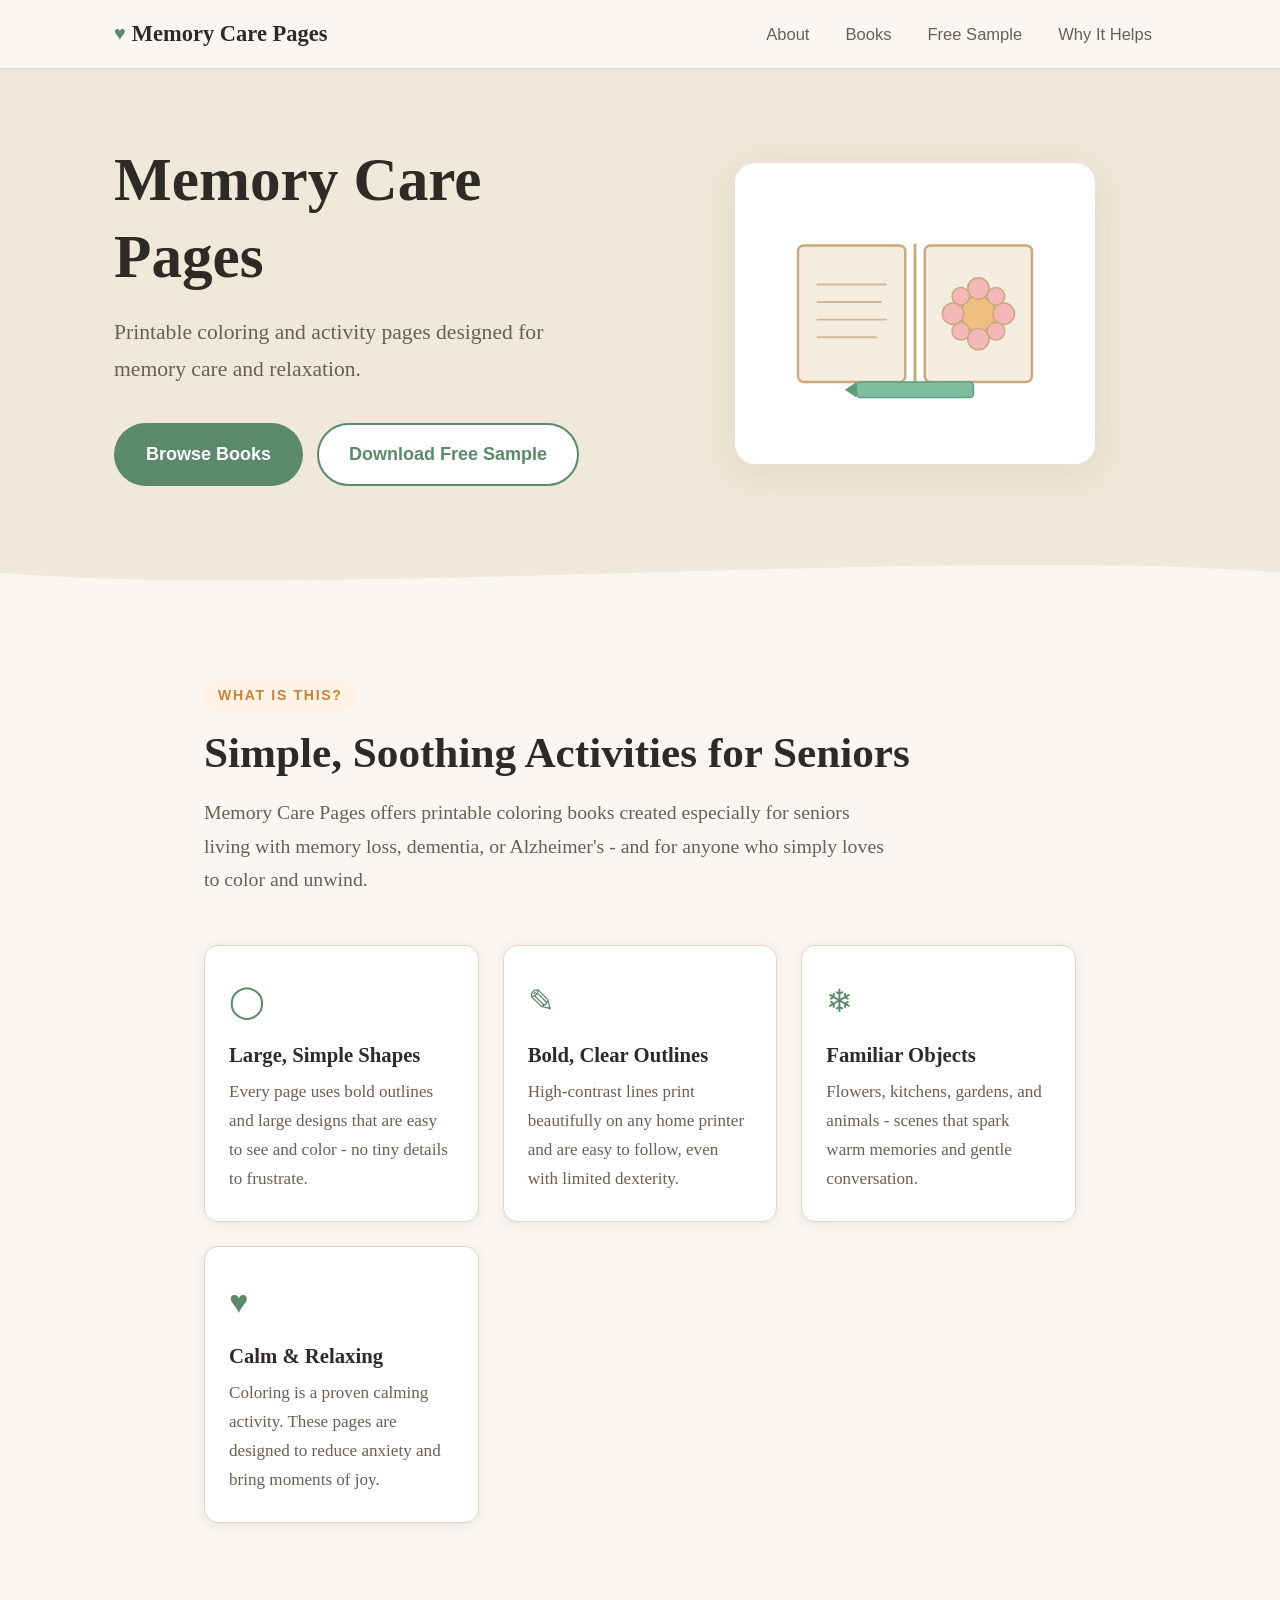
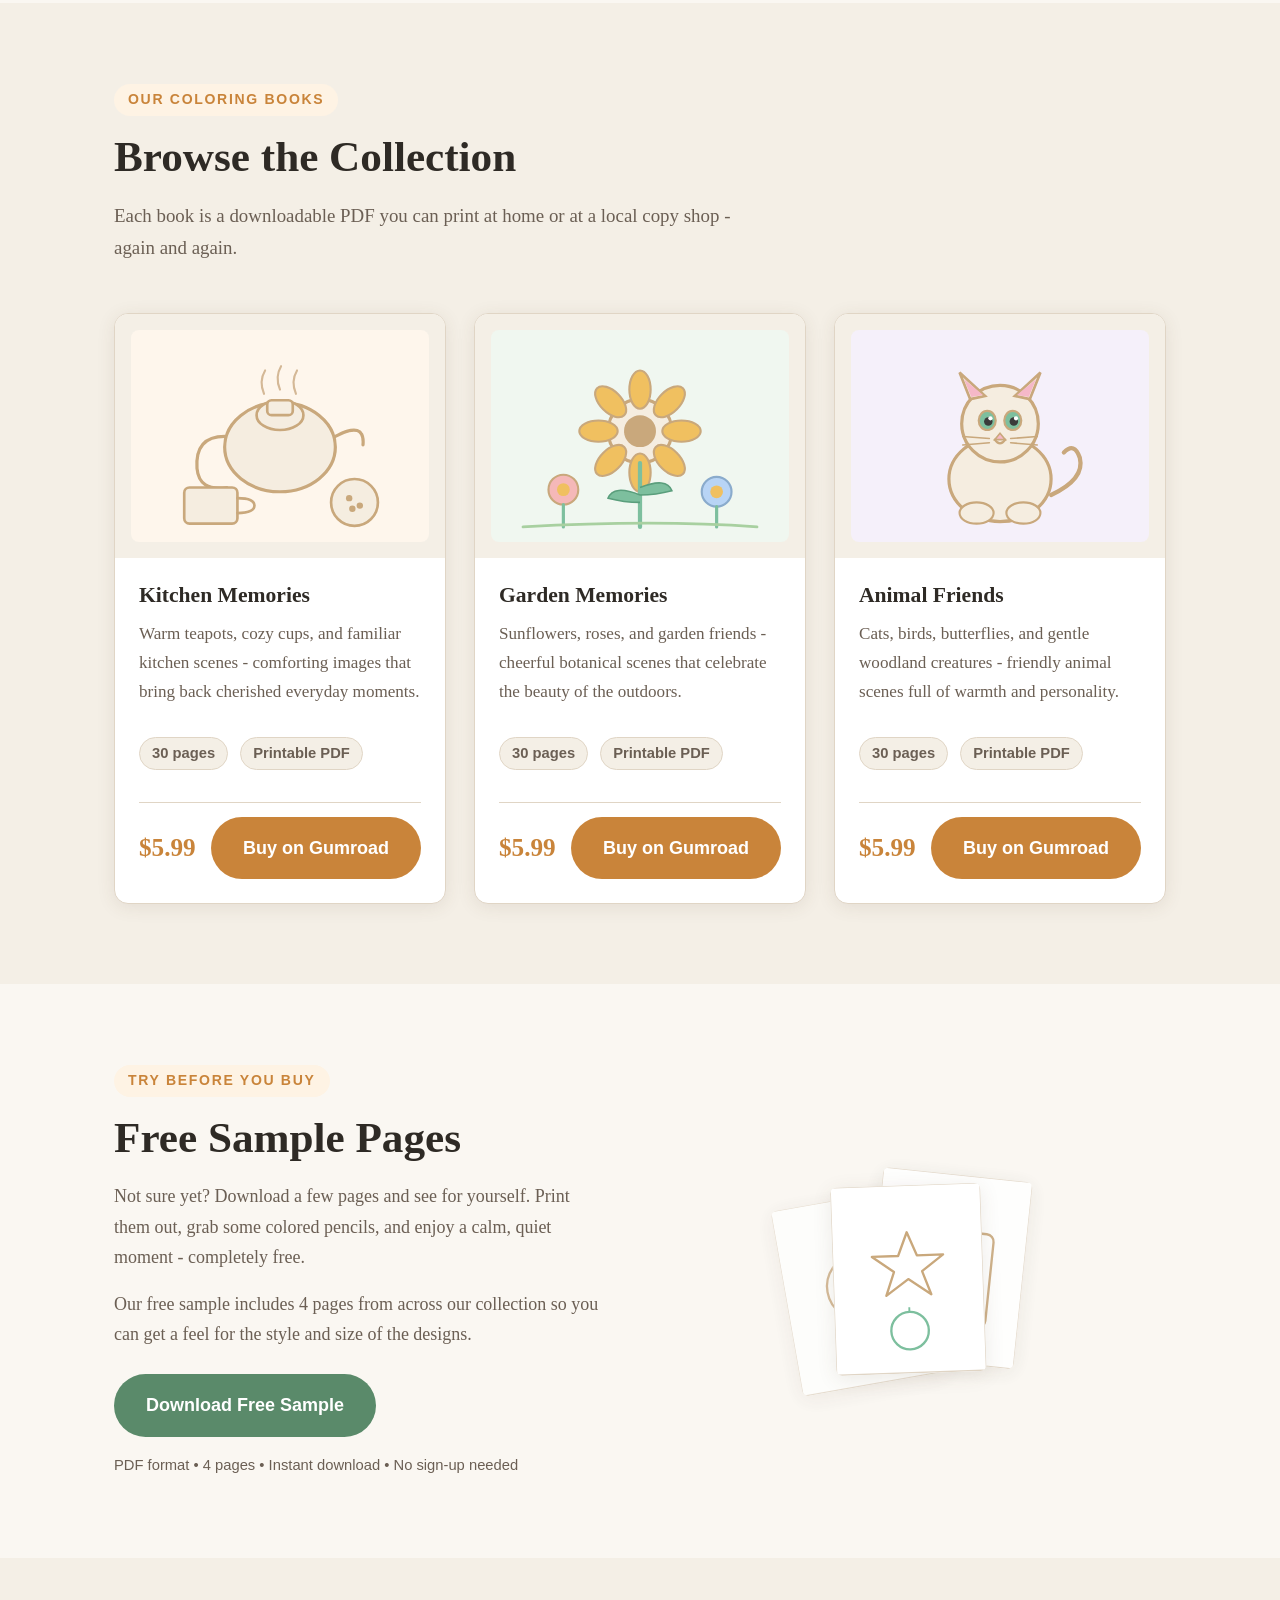
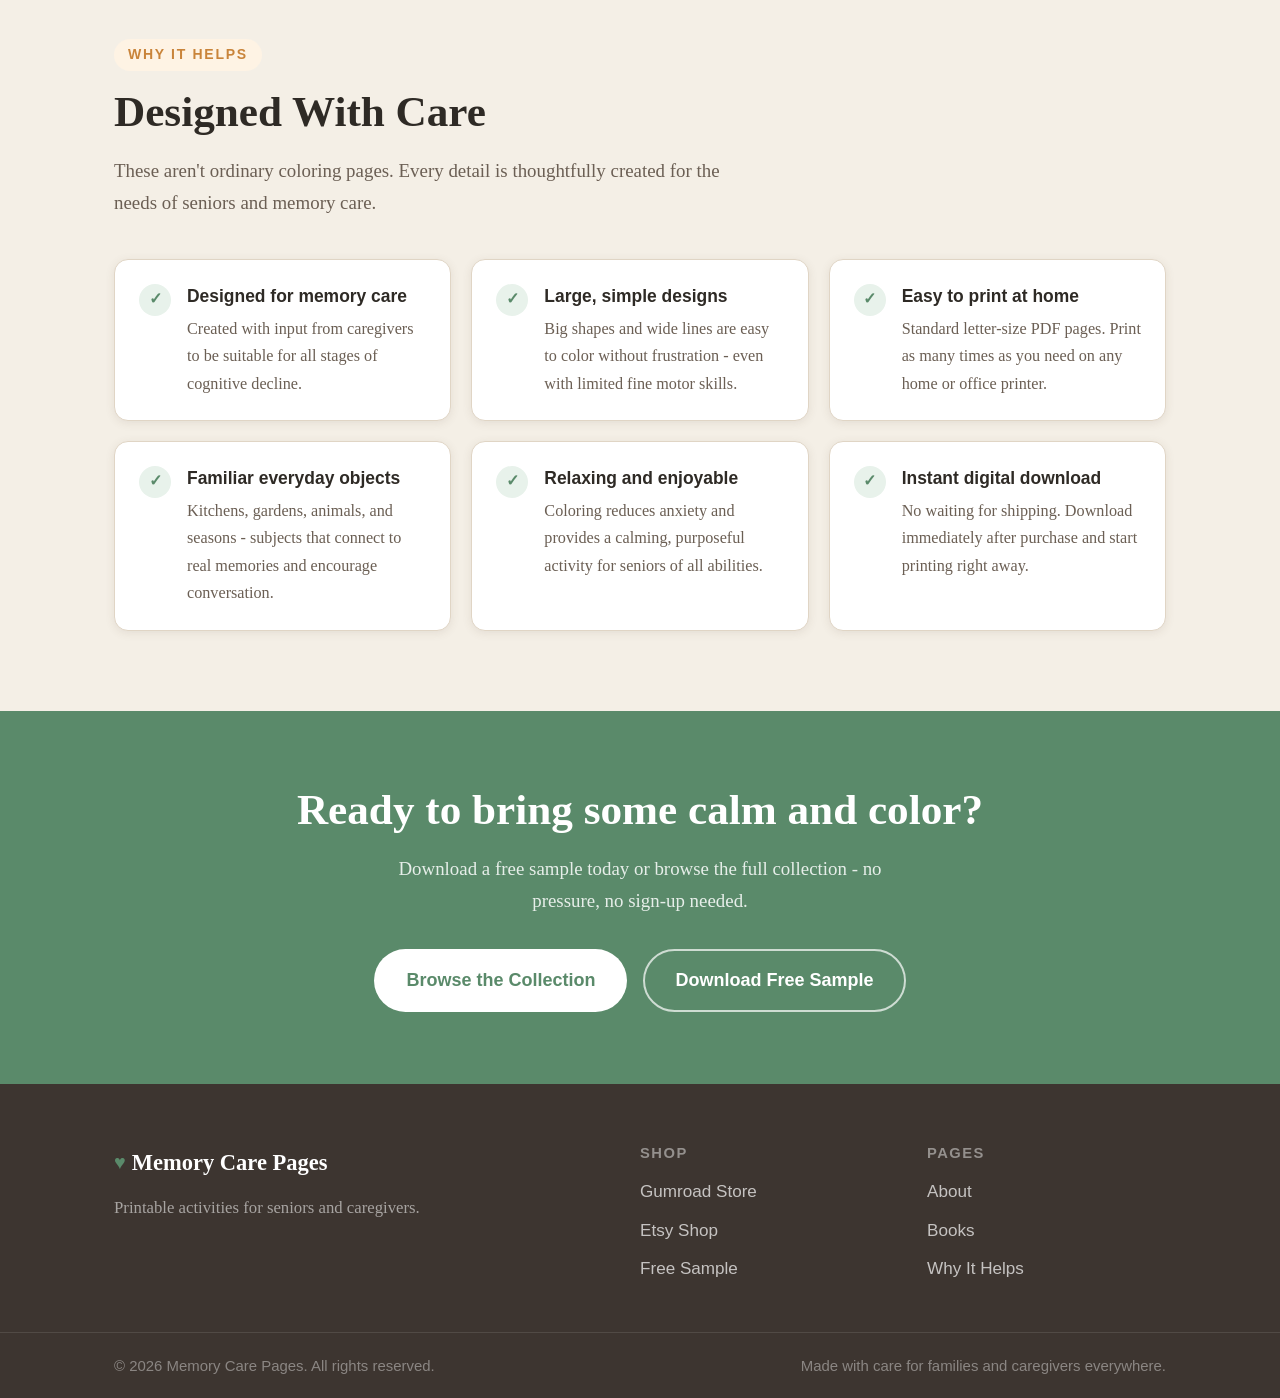
==== index.html @ 46a2135c "Update branding to "Memory Care Pages" and add heart favicon - Rename "MemoryCarePages" to "Memory C" ====
<!DOCTYPE html>
<html lang="en">
<head>
  <meta charset="UTF-8" />
  <meta name="viewport" content="width=device-width, initial-scale=1.0" />
  <meta name="description" content="Printable coloring and activity pages designed for memory care and relaxation. Created for seniors, caregivers, and occupational therapists." />
  <meta name="author" content="Memory Care Pages" />
  <meta name="robots" content="index, follow" />
  <meta name="theme-color" content="#7c9e6e" />
  <title>Memory Care Pages - Printable Coloring Books for Seniors</title>
  <link rel="canonical" href="https://memcarepages.com/" />

  <!-- Open Graph -->
  <meta property="og:type" content="website" />
  <meta property="og:url" content="https://memcarepages.com/" />
  <meta property="og:title" content="Memory Care Pages - Printable Coloring Books for Seniors" />
  <meta property="og:description" content="Printable coloring and activity pages designed for memory care and relaxation. Created for seniors, caregivers, and occupational therapists." />
  <meta property="og:image" content="https://memcarepages.com/og-image.png" />
  <meta property="og:site_name" content="Memory Care Pages" />

  <!-- Twitter Card -->
  <meta name="twitter:card" content="summary_large_image" />
  <meta name="twitter:title" content="Memory Care Pages - Printable Coloring Books for Seniors" />
  <meta name="twitter:description" content="Printable coloring and activity pages designed for memory care and relaxation. Created for seniors, caregivers, and occupational therapists." />
  <meta name="twitter:image" content="https://memcarepages.com/og-image.png" />

  <link rel="icon" href="data:image/svg+xml,<svg xmlns='http://www.w3.org/2000/svg' viewBox='0 0 100 100'><text y='.9em' font-size='90'>♥</text></svg>" />

  <link rel="preload" href="styles.css" as="style" />
  <link rel="stylesheet" href="styles.css" />
</head>
<body>

  <!-- ========== NAVIGATION ========== -->
  <header class="site-header">
    <div class="container header-inner">
      <a href="#" class="logo" aria-label="Memory Care Pages home">
        <span class="logo-leaf" aria-hidden="true">&#x2665;</span>
        Memory Care Pages
      </a>
      <nav class="main-nav" aria-label="Main navigation">
        <ul>
          <li><a href="#about">About</a></li>
          <li><a href="#books">Books</a></li>
          <li><a href="#samples">Free Sample</a></li>
          <li><a href="#benefits">Why It Helps</a></li>
        </ul>
      </nav>
      <button class="nav-toggle" aria-label="Toggle menu" aria-expanded="false">
        <span></span><span></span><span></span>
      </button>
    </div>
  </header>

  <main>

    <!-- ========== HERO ========== -->
    <section class="hero" id="home">
      <div class="container hero-inner">
        <div class="hero-text">
          <h1>Memory Care Pages</h1>
          <p class="hero-subtitle">
            Printable coloring and activity pages designed for memory care and relaxation.
          </p>
          <div class="hero-buttons">
            <a href="#books" class="btn btn-primary">Browse Books</a>
            <a href="/books/sample.pdf" class="btn btn-secondary" download>Download Free Sample</a>
          </div>
        </div>
        <div class="hero-illustration" aria-hidden="true">
          <div class="hero-image-placeholder">
            <svg viewBox="0 0 320 260" xmlns="http://www.w3.org/2000/svg" aria-hidden="true">
              <!-- Open book -->
              <rect x="40" y="60" width="110" height="140" rx="6" fill="#f5ede0" stroke="#c9a87c" stroke-width="2.5"/>
              <rect x="170" y="60" width="110" height="140" rx="6" fill="#f5ede0" stroke="#c9a87c" stroke-width="2.5"/>
              <line x1="160" y1="58" x2="160" y2="202" stroke="#c9a87c" stroke-width="3"/>
              <!-- Lines on left page -->
              <line x1="60" y1="100" x2="130" y2="100" stroke="#d4b896" stroke-width="2" stroke-linecap="round"/>
              <line x1="60" y1="118" x2="125" y2="118" stroke="#d4b896" stroke-width="2" stroke-linecap="round"/>
              <line x1="60" y1="136" x2="130" y2="136" stroke="#d4b896" stroke-width="2" stroke-linecap="round"/>
              <line x1="60" y1="154" x2="120" y2="154" stroke="#d4b896" stroke-width="2" stroke-linecap="round"/>
              <!-- Simple flower on right page -->
              <circle cx="225" cy="130" r="18" fill="#f0c080" stroke="#c9a87c" stroke-width="2"/>
              <circle cx="225" cy="104" r="11" fill="#f5b8b8" stroke="#c9a87c" stroke-width="1.5"/>
              <circle cx="225" cy="156" r="11" fill="#f5b8b8" stroke="#c9a87c" stroke-width="1.5"/>
              <circle cx="199" cy="130" r="11" fill="#f5b8b8" stroke="#c9a87c" stroke-width="1.5"/>
              <circle cx="251" cy="130" r="11" fill="#f5b8b8" stroke="#c9a87c" stroke-width="1.5"/>
              <circle cx="207" cy="112" r="9" fill="#f5b8b8" stroke="#c9a87c" stroke-width="1.5"/>
              <circle cx="243" cy="112" r="9" fill="#f5b8b8" stroke="#c9a87c" stroke-width="1.5"/>
              <circle cx="207" cy="148" r="9" fill="#f5b8b8" stroke="#c9a87c" stroke-width="1.5"/>
              <circle cx="243" cy="148" r="9" fill="#f5b8b8" stroke="#c9a87c" stroke-width="1.5"/>
              <!-- Crayon -->
              <rect x="100" y="200" width="120" height="16" rx="4" fill="#7dbf9e" stroke="#5a9e7c" stroke-width="1.5"/>
              <polygon points="100,200 100,216 88,208" fill="#5a9e7c"/>
            </svg>
          </div>
        </div>
      </div>
      <div class="hero-wave" aria-hidden="true">
        <svg viewBox="0 0 1440 60" xmlns="http://www.w3.org/2000/svg" preserveAspectRatio="none">
          <path d="M0,30 C360,60 1080,0 1440,30 L1440,60 L0,60 Z" fill="var(--color-bg)"/>
        </svg>
      </div>
    </section>

    <!-- ========== ABOUT ========== -->
    <section class="about" id="about">
      <div class="container about-inner">
        <div class="section-label">What Is This?</div>
        <h2>Simple, Soothing Activities for Seniors</h2>
        <p class="about-lead">
          Memory Care Pages offers printable coloring books created especially for seniors living with memory loss, dementia, or Alzheimer's - and for anyone who simply loves to color and unwind.
        </p>
        <div class="feature-grid">
          <div class="feature-card">
            <div class="feature-icon" aria-hidden="true">&#9711;</div>
            <h3>Large, Simple Shapes</h3>
            <p>Every page uses bold outlines and large designs that are easy to see and color - no tiny details to frustrate.</p>
          </div>
          <div class="feature-card">
            <div class="feature-icon" aria-hidden="true">&#9998;</div>
            <h3>Bold, Clear Outlines</h3>
            <p>High-contrast lines print beautifully on any home printer and are easy to follow, even with limited dexterity.</p>
          </div>
          <div class="feature-card">
            <div class="feature-icon" aria-hidden="true">&#10052;</div>
            <h3>Familiar Objects</h3>
            <p>Flowers, kitchens, gardens, and animals - scenes that spark warm memories and gentle conversation.</p>
          </div>
          <div class="feature-card">
            <div class="feature-icon" aria-hidden="true">&#9829;</div>
            <h3>Calm &amp; Relaxing</h3>
            <p>Coloring is a proven calming activity. These pages are designed to reduce anxiety and bring moments of joy.</p>
          </div>
        </div>
      </div>
    </section>

    <!-- ========== BOOKS ========== -->
    <section class="books" id="books">
      <div class="container">
        <div class="section-label">Our Coloring Books</div>
        <h2>Browse the Collection</h2>
        <p class="section-intro">Each book is a downloadable PDF you can print at home or at a local copy shop - again and again.</p>

        <div class="book-grid">

          <article class="book-card">
            <div class="book-cover" aria-label="Kitchen Memories Coloring Book cover">
              <svg viewBox="0 0 280 200" xmlns="http://www.w3.org/2000/svg" aria-hidden="true">
                <rect width="280" height="200" fill="#fef6ec"/>
                <!-- Teapot -->
                <ellipse cx="140" cy="110" rx="52" ry="42" fill="#f5ede0" stroke="#c9a87c" stroke-width="3"/>
                <ellipse cx="140" cy="80" rx="22" ry="14" fill="#f5ede0" stroke="#c9a87c" stroke-width="2.5"/>
                <rect x="128" y="66" width="24" height="14" rx="4" fill="#f5ede0" stroke="#c9a87c" stroke-width="2.5"/>
                <!-- Spout -->
                <path d="M192,100 Q220,85 218,108" fill="none" stroke="#c9a87c" stroke-width="3" stroke-linecap="round"/>
                <!-- Handle -->
                <path d="M88,100 Q60,100 62,130 Q64,152 90,148" fill="none" stroke="#c9a87c" stroke-width="3" stroke-linecap="round"/>
                <!-- Steam -->
                <path d="M125,60 Q120,48 126,38" fill="none" stroke="#d4b896" stroke-width="2" stroke-linecap="round"/>
                <path d="M140,56 Q135,44 141,34" fill="none" stroke="#d4b896" stroke-width="2" stroke-linecap="round"/>
                <path d="M155,60 Q150,48 156,38" fill="none" stroke="#d4b896" stroke-width="2" stroke-linecap="round"/>
                <!-- Cup -->
                <rect x="50" y="148" width="50" height="34" rx="5" fill="#f5ede0" stroke="#c9a87c" stroke-width="2.5"/>
                <path d="M100,158 Q116,158 116,165 Q116,172 100,172" fill="none" stroke="#c9a87c" stroke-width="2.5" stroke-linecap="round"/>
                <!-- Cookie -->
                <circle cx="210" cy="162" r="22" fill="#f5ede0" stroke="#c9a87c" stroke-width="2.5"/>
                <circle cx="205" cy="158" r="3" fill="#c9a87c"/>
                <circle cx="215" cy="165" r="3" fill="#c9a87c"/>
                <circle cx="208" cy="168" r="3" fill="#c9a87c"/>
              </svg>
            </div>
            <div class="book-info">
              <h3>Kitchen Memories</h3>
              <p>Warm teapots, cozy cups, and familiar kitchen scenes - comforting images that bring back cherished everyday moments.</p>
              <div class="book-meta">
                <span class="page-count">30 pages</span>
                <span class="format">Printable PDF</span>
              </div>
              <div class="book-purchase">
                <div class="book-price">$5.99</div>
                <a href="#" class="btn btn-buy" aria-label="Buy Kitchen Memories Coloring Book on Gumroad">Buy on Gumroad</a>
              </div>
            </div>
          </article>

          <article class="book-card">
            <div class="book-cover" aria-label="Garden Memories Coloring Book cover">
              <svg viewBox="0 0 280 200" xmlns="http://www.w3.org/2000/svg" aria-hidden="true">
                <rect width="280" height="200" fill="#f0f7f0"/>
                <!-- Sunflower big -->
                <circle cx="140" cy="95" r="30" fill="#f5ede0" stroke="#c9a87c" stroke-width="3"/>
                <circle cx="140" cy="95" r="15" fill="#c9a87c"/>
                <!-- Petals -->
                <ellipse cx="140" cy="56" rx="10" ry="18" fill="#f0c060" stroke="#c9a87c" stroke-width="2" transform="rotate(0 140 95)"/>
                <ellipse cx="140" cy="56" rx="10" ry="18" fill="#f0c060" stroke="#c9a87c" stroke-width="2" transform="rotate(45 140 95)"/>
                <ellipse cx="140" cy="56" rx="10" ry="18" fill="#f0c060" stroke="#c9a87c" stroke-width="2" transform="rotate(90 140 95)"/>
                <ellipse cx="140" cy="56" rx="10" ry="18" fill="#f0c060" stroke="#c9a87c" stroke-width="2" transform="rotate(135 140 95)"/>
                <ellipse cx="140" cy="56" rx="10" ry="18" fill="#f0c060" stroke="#c9a87c" stroke-width="2" transform="rotate(180 140 95)"/>
                <ellipse cx="140" cy="56" rx="10" ry="18" fill="#f0c060" stroke="#c9a87c" stroke-width="2" transform="rotate(225 140 95)"/>
                <ellipse cx="140" cy="56" rx="10" ry="18" fill="#f0c060" stroke="#c9a87c" stroke-width="2" transform="rotate(270 140 95)"/>
                <ellipse cx="140" cy="56" rx="10" ry="18" fill="#f0c060" stroke="#c9a87c" stroke-width="2" transform="rotate(315 140 95)"/>
                <!-- Stem -->
                <line x1="140" y1="125" x2="140" y2="185" stroke="#7dbf9e" stroke-width="4" stroke-linecap="round"/>
                <!-- Leaves -->
                <path d="M140,155 Q115,145 110,158 Q125,162 140,162" fill="#7dbf9e" stroke="#5a9e7c" stroke-width="1.5"/>
                <path d="M140,148 Q165,138 170,151 Q155,155 140,155" fill="#7dbf9e" stroke="#5a9e7c" stroke-width="1.5"/>
                <!-- Small flowers left -->
                <circle cx="68" cy="150" r="14" fill="#f5b8b8" stroke="#c9a87c" stroke-width="2"/>
                <circle cx="68" cy="150" r="6" fill="#f0c060"/>
                <line x1="68" y1="164" x2="68" y2="185" stroke="#7dbf9e" stroke-width="3" stroke-linecap="round"/>
                <!-- Small flowers right -->
                <circle cx="212" cy="152" r="14" fill="#b8d4f5" stroke="#8aabcc" stroke-width="2"/>
                <circle cx="212" cy="152" r="6" fill="#f0c060"/>
                <line x1="212" y1="166" x2="212" y2="185" stroke="#7dbf9e" stroke-width="3" stroke-linecap="round"/>
                <!-- Ground -->
                <path d="M30,185 Q155,178 250,185" fill="none" stroke="#a8d0a0" stroke-width="2.5" stroke-linecap="round"/>
              </svg>
            </div>
            <div class="book-info">
              <h3>Garden Memories</h3>
              <p>Sunflowers, roses, and garden friends - cheerful botanical scenes that celebrate the beauty of the outdoors.</p>
              <div class="book-meta">
                <span class="page-count">30 pages</span>
                <span class="format">Printable PDF</span>
              </div>
              <div class="book-purchase">
                <div class="book-price">$5.99</div>
                <a href="#" class="btn btn-buy" aria-label="Buy Garden Memories Coloring Book on Gumroad">Buy on Gumroad</a>
              </div>
            </div>
          </article>

          <article class="book-card">
            <div class="book-cover" aria-label="Animal Friends Coloring Book cover">
              <svg viewBox="0 0 280 200" xmlns="http://www.w3.org/2000/svg" aria-hidden="true">
                <rect width="280" height="200" fill="#f5f0fa"/>
                <!-- Cat body -->
                <ellipse cx="140" cy="140" rx="48" ry="40" fill="#f5ede0" stroke="#c9a87c" stroke-width="3"/>
                <!-- Cat head -->
                <circle cx="140" cy="88" r="36" fill="#f5ede0" stroke="#c9a87c" stroke-width="3"/>
                <!-- Ears -->
                <polygon points="112,65 102,40 126,62" fill="#f5ede0" stroke="#c9a87c" stroke-width="2.5"/>
                <polygon points="168,65 178,40 154,62" fill="#f5ede0" stroke="#c9a87c" stroke-width="2.5"/>
                <!-- Inner ears -->
                <polygon points="113,63 106,46 124,61" fill="#f5b8c8"/>
                <polygon points="167,63 174,46 156,61" fill="#f5b8c8"/>
                <!-- Eyes -->
                <ellipse cx="128" cy="85" rx="8" ry="9" fill="#7dbf9e" stroke="#c9a87c" stroke-width="2"/>
                <ellipse cx="152" cy="85" rx="8" ry="9" fill="#7dbf9e" stroke="#c9a87c" stroke-width="2"/>
                <circle cx="129" cy="86" r="4" fill="#3a3a3a"/>
                <circle cx="153" cy="86" r="4" fill="#3a3a3a"/>
                <circle cx="131" cy="83" r="2" fill="white"/>
                <circle cx="155" cy="83" r="2" fill="white"/>
                <!-- Nose -->
                <polygon points="140,97 135,103 145,103" fill="#f5b8c8" stroke="#c9a87c" stroke-width="1.5"/>
                <!-- Mouth -->
                <path d="M135,103 Q140,110 145,103" fill="none" stroke="#c9a87c" stroke-width="2" stroke-linecap="round"/>
                <!-- Whiskers -->
                <line x1="105" y1="100" x2="130" y2="102" stroke="#c9a87c" stroke-width="1.5" stroke-linecap="round"/>
                <line x1="105" y1="108" x2="130" y2="106" stroke="#c9a87c" stroke-width="1.5" stroke-linecap="round"/>
                <line x1="150" y1="102" x2="175" y2="100" stroke="#c9a87c" stroke-width="1.5" stroke-linecap="round"/>
                <line x1="150" y1="106" x2="175" y2="108" stroke="#c9a87c" stroke-width="1.5" stroke-linecap="round"/>
                <!-- Tail -->
                <path d="M188,155 Q220,140 215,120 Q210,105 200,115" fill="none" stroke="#c9a87c" stroke-width="4" stroke-linecap="round"/>
                <!-- Paws -->
                <ellipse cx="118" cy="172" rx="16" ry="10" fill="#f5ede0" stroke="#c9a87c" stroke-width="2"/>
                <ellipse cx="162" cy="172" rx="16" ry="10" fill="#f5ede0" stroke="#c9a87c" stroke-width="2"/>
              </svg>
            </div>
            <div class="book-info">
              <h3>Animal Friends</h3>
              <p>Cats, birds, butterflies, and gentle woodland creatures - friendly animal scenes full of warmth and personality.</p>
              <div class="book-meta">
                <span class="page-count">30 pages</span>
                <span class="format">Printable PDF</span>
              </div>
              <div class="book-purchase">
                <div class="book-price">$5.99</div>
                <a href="#" class="btn btn-buy" aria-label="Buy Animal Friends Coloring Book on Gumroad">Buy on Gumroad</a>
              </div>
            </div>
          </article>

        </div>
      </div>
    </section>

    <!-- ========== FREE SAMPLE ========== -->
    <section class="samples" id="samples">
      <div class="container samples-inner">
        <div class="samples-text">
          <div class="section-label">Try Before You Buy</div>
          <h2>Free Sample Pages</h2>
          <p>Not sure yet? Download a few pages and see for yourself. Print them out, grab some colored pencils, and enjoy a calm, quiet moment - completely free.</p>
          <p>Our free sample includes 4 pages from across our collection so you can get a feel for the style and size of the designs.</p>
          <a href="/books/sample.pdf" class="btn btn-primary" download>
            Download Free Sample
          </a>
          <p class="sample-note">PDF format &bull; 4 pages &bull; Instant download &bull; No sign-up needed</p>
        </div>
        <div class="samples-visual" aria-hidden="true">
          <div class="sample-stack">
            <div class="sample-page sample-page-3">
              <svg viewBox="0 0 160 200" xmlns="http://www.w3.org/2000/svg" aria-hidden="true">
                <rect width="160" height="200" rx="4" fill="white" stroke="#e0d5c5" stroke-width="1.5"/>
                <circle cx="80" cy="95" r="35" fill="none" stroke="#c9a87c" stroke-width="2.5"/>
                <circle cx="80" cy="95" r="18" fill="none" stroke="#c9a87c" stroke-width="2"/>
                <line x1="80" y1="55" x2="80" y2="40" stroke="#7dbf9e" stroke-width="2"/>
                <path d="M65,42 Q80,35 95,42" fill="none" stroke="#7dbf9e" stroke-width="2"/>
              </svg>
            </div>
            <div class="sample-page sample-page-2">
              <svg viewBox="0 0 160 200" xmlns="http://www.w3.org/2000/svg" aria-hidden="true">
                <rect width="160" height="200" rx="4" fill="white" stroke="#e0d5c5" stroke-width="1.5"/>
                <rect x="35" y="60" width="90" height="100" rx="8" fill="none" stroke="#c9a87c" stroke-width="2.5"/>
                <line x1="55" y1="90" x2="105" y2="90" stroke="#d4b896" stroke-width="2" stroke-linecap="round"/>
                <line x1="55" y1="108" x2="100" y2="108" stroke="#d4b896" stroke-width="2" stroke-linecap="round"/>
                <line x1="55" y1="126" x2="105" y2="126" stroke="#d4b896" stroke-width="2" stroke-linecap="round"/>
              </svg>
            </div>
            <div class="sample-page sample-page-1">
              <svg viewBox="0 0 160 200" xmlns="http://www.w3.org/2000/svg" aria-hidden="true">
                <rect width="160" height="200" rx="4" fill="white" stroke="#e0d5c5" stroke-width="1.5"/>
                <path d="M80,50 L90,75 L118,75 L95,92 L104,117 L80,100 L56,117 L65,92 L42,75 L70,75 Z" fill="none" stroke="#c9a87c" stroke-width="2.5" stroke-linejoin="round"/>
                <circle cx="80" cy="155" r="20" fill="none" stroke="#7dbf9e" stroke-width="2.5"/>
                <line x1="80" y1="130" x2="80" y2="135" stroke="#7dbf9e" stroke-width="2"/>
              </svg>
            </div>
          </div>
        </div>
      </div>
    </section>

    <!-- ========== BENEFITS ========== -->
    <section class="benefits" id="benefits">
      <div class="container">
        <div class="section-label">Why It Helps</div>
        <h2>Designed With Care</h2>
        <p class="section-intro">These aren't ordinary coloring pages. Every detail is thoughtfully created for the needs of seniors and memory care.</p>
        <ul class="benefits-list" role="list">
          <li>
            <span class="benefit-icon" aria-hidden="true">&#10003;</span>
            <div>
              <strong>Designed for memory care</strong>
              <p>Created with input from caregivers to be suitable for all stages of cognitive decline.</p>
            </div>
          </li>
          <li>
            <span class="benefit-icon" aria-hidden="true">&#10003;</span>
            <div>
              <strong>Large, simple designs</strong>
              <p>Big shapes and wide lines are easy to color without frustration - even with limited fine motor skills.</p>
            </div>
          </li>
          <li>
            <span class="benefit-icon" aria-hidden="true">&#10003;</span>
            <div>
              <strong>Easy to print at home</strong>
              <p>Standard letter-size PDF pages. Print as many times as you need on any home or office printer.</p>
            </div>
          </li>
          <li>
            <span class="benefit-icon" aria-hidden="true">&#10003;</span>
            <div>
              <strong>Familiar everyday objects</strong>
              <p>Kitchens, gardens, animals, and seasons - subjects that connect to real memories and encourage conversation.</p>
            </div>
          </li>
          <li>
            <span class="benefit-icon" aria-hidden="true">&#10003;</span>
            <div>
              <strong>Relaxing and enjoyable</strong>
              <p>Coloring reduces anxiety and provides a calming, purposeful activity for seniors of all abilities.</p>
            </div>
          </li>
          <li>
            <span class="benefit-icon" aria-hidden="true">&#10003;</span>
            <div>
              <strong>Instant digital download</strong>
              <p>No waiting for shipping. Download immediately after purchase and start printing right away.</p>
            </div>
          </li>
        </ul>
      </div>
    </section>

    <!-- ========== FINAL CTA ========== -->
    <section class="cta-section">
      <div class="container cta-inner">
        <h2>Ready to bring some calm and color?</h2>
        <p>Download a free sample today or browse the full collection - no pressure, no sign-up needed.</p>
        <div class="cta-buttons">
          <a href="#books" class="btn btn-primary">Browse the Collection</a>
          <a href="/books/sample.pdf" class="btn btn-outline" download>Download Free Sample</a>
        </div>
      </div>
    </section>

  </main>

  <!-- ========== FOOTER ========== -->
  <footer class="site-footer">
    <div class="container footer-inner">
      <div class="footer-brand">
        <span class="logo">
          <span class="logo-leaf" aria-hidden="true">&#x2665;</span>
          Memory Care Pages
        </span>
        <p>Printable activities for seniors and caregivers.</p>
      </div>
      <nav class="footer-nav" aria-label="Footer navigation">
        <h3>Shop</h3>
        <ul>
          <li><a href="#">Gumroad Store</a></li>
          <li><a href="#">Etsy Shop</a></li>
          <li><a href="/books/sample.pdf" download>Free Sample</a></li>
        </ul>
      </nav>
      <nav class="footer-nav" aria-label="Site navigation">
        <h3>Pages</h3>
        <ul>
          <li><a href="#about">About</a></li>
          <li><a href="#books">Books</a></li>
          <li><a href="#benefits">Why It Helps</a></li>
        </ul>
      </nav>
    </div>
    <div class="footer-bottom">
      <div class="container">
        <p>&copy; <span id="year"></span> Memory Care Pages. All rights reserved.</p>
        <p class="footer-tagline">Made with care for families and caregivers everywhere.</p>
      </div>
    </div>
  </footer>

  <script src="script.js"></script>

  <script type="application/ld+json">
  {
    "@context": "https://schema.org",
    "@graph": [
      {
        "@type": "Organization",
        "@id": "https://memcarepages.com/#organization",
        "name": "Memory Care Pages",
        "url": "https://memcarepages.com/",
        "description": "Printable coloring and activity pages designed for memory care and relaxation. Created for seniors, caregivers, and occupational therapists.",
        "sameAs": []
      },
      {
        "@type": "WebSite",
        "@id": "https://memcarepages.com/#website",
        "url": "https://memcarepages.com/",
        "name": "Memory Care Pages",
        "publisher": { "@id": "https://memcarepages.com/#organization" }
      },
      {
        "@type": "WebPage",
        "@id": "https://memcarepages.com/#webpage",
        "url": "https://memcarepages.com/",
        "name": "Memory Care Pages - Printable Coloring Books for Seniors",
        "description": "Printable coloring and activity pages designed for memory care and relaxation. Created for seniors, caregivers, and occupational therapists.",
        "isPartOf": { "@id": "https://memcarepages.com/#website" }
      },
      {
        "@type": "Product",
        "name": "Kitchen Memories Coloring Book",
        "description": "A printable coloring book featuring familiar kitchen scenes designed for seniors and memory care.",
        "brand": { "@id": "https://memcarepages.com/#organization" },
        "url": "https://memcarepages.com/",
        "offers": {
          "@type": "Offer",
          "price": "5.99",
          "priceCurrency": "USD",
          "availability": "https://schema.org/InStock"
        }
      },
      {
        "@type": "Product",
        "name": "Garden Memories Coloring Book",
        "description": "A printable coloring book featuring calming garden scenes designed for seniors and memory care.",
        "brand": { "@id": "https://memcarepages.com/#organization" },
        "url": "https://memcarepages.com/",
        "offers": {
          "@type": "Offer",
          "price": "5.99",
          "priceCurrency": "USD",
          "availability": "https://schema.org/InStock"
        }
      },
      {
        "@type": "Product",
        "name": "Animal Friends Coloring Book",
        "description": "A printable coloring book featuring friendly animal illustrations designed for seniors and memory care.",
        "brand": { "@id": "https://memcarepages.com/#organization" },
        "url": "https://memcarepages.com/",
        "offers": {
          "@type": "Offer",
          "price": "5.99",
          "priceCurrency": "USD",
          "availability": "https://schema.org/InStock"
        }
      }
    ]
  }
  </script>
</body>
</html>
---- styles.css ----
/* ============================================================
   MemoryCarePages – styles.css
   ============================================================ */

/* ── CSS Variables ── */
:root {
  --color-bg:           #faf7f2;
  --color-bg-alt:       #f4efe6;
  --color-bg-dark:      #3d3530;
  --color-hero-bg:      #f0e8d8;

  --color-primary:      #5a8a6a;   /* sage green */
  --color-primary-dark: #3d6b4f;
  --color-primary-light:#e8f2eb;

  --color-accent:       #c9843a;   /* warm amber */
  --color-accent-light: #fef3e4;

  --color-text:         #2e2a25;
  --color-text-muted:   #6b5f54;
  --color-text-light:   #9e9089;

  --color-border:       #e0d5c5;
  --color-shadow:       rgba(90, 70, 50, 0.10);

  --radius-card:        14px;
  --radius-btn:         50px;
  --radius-sm:          8px;

  --font-body:          Georgia, 'Times New Roman', serif;
  --font-sans:          -apple-system, BlinkMacSystemFont, 'Segoe UI', Helvetica, Arial, sans-serif;

  --max-width:          1100px;
  --space-section:      80px;
}

/* ── Reset & Base ── */
*, *::before, *::after {
  box-sizing: border-box;
  margin: 0;
  padding: 0;
}

html {
  scroll-behavior: smooth;
  font-size: 18px;
}

body {
  background-color: var(--color-bg);
  color: var(--color-text);
  font-family: var(--font-body);
  line-height: 1.7;
  -webkit-font-smoothing: antialiased;
}

img, svg {
  display: block;
  max-width: 100%;
}

a {
  color: var(--color-primary);
  text-decoration: none;
}

a:hover {
  color: var(--color-primary-dark);
}

ul {
  list-style: none;
}

/* ── Container ── */
.container {
  width: 100%;
  max-width: var(--max-width);
  margin: 0 auto;
  padding: 0 24px;
}

/* ── Typography ── */
h1, h2, h3 {
  font-family: var(--font-body);
  line-height: 1.25;
  color: var(--color-text);
}

h1 { font-size: clamp(2.4rem, 5vw, 3.4rem); font-weight: 700; }
h2 { font-size: clamp(1.7rem, 3.5vw, 2.4rem); font-weight: 700; margin-bottom: 16px; }
h3 { font-size: 1.15rem; font-weight: 700; margin-bottom: 8px; }

p { margin-bottom: 16px; }
p:last-child { margin-bottom: 0; }

.section-label {
  display: inline-block;
  font-family: var(--font-sans);
  font-size: 0.78rem;
  font-weight: 700;
  letter-spacing: 0.12em;
  text-transform: uppercase;
  color: var(--color-accent);
  background: var(--color-accent-light);
  border-radius: 50px;
  padding: 4px 14px;
  margin-bottom: 14px;
}

.section-intro {
  font-size: 1.05rem;
  color: var(--color-text-muted);
  max-width: 620px;
  margin-bottom: 48px;
}

/* ── Buttons ── */
.btn {
  display: inline-block;
  font-family: var(--font-sans);
  font-size: 1rem;
  font-weight: 600;
  padding: 14px 30px;
  border-radius: var(--radius-btn);
  cursor: pointer;
  border: 2px solid transparent;
  transition: background 0.18s ease, color 0.18s ease, border-color 0.18s ease, transform 0.12s ease, box-shadow 0.18s ease;
  text-align: center;
  white-space: nowrap;
}

.btn:hover {
  transform: translateY(-2px);
  box-shadow: 0 6px 20px var(--color-shadow);
}

.btn:active {
  transform: translateY(0);
}

.btn-primary {
  background: var(--color-primary);
  color: white;
}

.btn-primary:hover {
  background: var(--color-primary-dark);
  color: white;
}

.btn-secondary {
  background: white;
  color: var(--color-primary);
  border-color: var(--color-primary);
}

.btn-secondary:hover {
  background: var(--color-primary-light);
  color: var(--color-primary-dark);
}

.btn-outline {
  background: transparent;
  color: white;
  border-color: rgba(255,255,255,0.7);
}

.btn-outline:hover {
  background: rgba(255,255,255,0.15);
  color: white;
  border-color: white;
}

.book-purchase {
  display: flex;
  align-items: center;
  justify-content: space-between;
  gap: 12px;
  margin-top: 16px;
  padding-top: 14px;
  border-top: 1px solid var(--color-border);
}

.book-price {
  font-size: 1.4rem;
  font-weight: 800;
  color: var(--color-accent);
  white-space: nowrap;
}

.btn-buy {
  background: var(--color-accent);
  color: white;
  flex-shrink: 0;
  margin-top: 0;
}

.btn-buy:hover {
  background: #a86a28;
  color: white;
}

/* ============================================================
   HEADER / NAV
   ============================================================ */
.site-header {
  position: sticky;
  top: 0;
  z-index: 100;
  background: rgba(250, 247, 242, 0.95);
  backdrop-filter: blur(8px);
  border-bottom: 1px solid var(--color-border);
}

.header-inner {
  display: flex;
  align-items: center;
  justify-content: space-between;
  height: 68px;
  gap: 24px;
}

.logo {
  font-family: var(--font-body);
  font-size: 1.25rem;
  font-weight: 700;
  color: var(--color-text);
  display: flex;
  align-items: center;
  gap: 6px;
  white-space: nowrap;
  flex-shrink: 0;
}

.logo:hover { color: var(--color-text); }

.logo-leaf {
  color: var(--color-primary);
  font-size: 1.1rem;
}

.main-nav ul {
  display: flex;
  gap: 8px;
  align-items: center;
}

.main-nav a {
  font-family: var(--font-sans);
  font-size: 0.92rem;
  font-weight: 500;
  color: var(--color-text-muted);
  padding: 6px 14px;
  border-radius: var(--radius-btn);
  transition: color 0.15s, background 0.15s;
}

.main-nav a:hover {
  color: var(--color-primary);
  background: var(--color-primary-light);
}

.nav-toggle {
  display: none;
  flex-direction: column;
  justify-content: space-between;
  width: 26px;
  height: 20px;
  background: none;
  border: none;
  cursor: pointer;
  padding: 0;
  flex-shrink: 0;
}

.nav-toggle span {
  display: block;
  height: 2.5px;
  background: var(--color-text);
  border-radius: 2px;
  transition: transform 0.25s ease, opacity 0.25s ease;
}

/* ============================================================
   HERO
   ============================================================ */
.hero {
  background: var(--color-hero-bg);
  position: relative;
  overflow: hidden;
  padding: 72px 0 0;
}

.hero-inner {
  display: grid;
  grid-template-columns: 1fr 1fr;
  gap: 48px;
  align-items: center;
  padding-bottom: 60px;
}

.hero-text h1 {
  color: var(--color-text);
  margin-bottom: 20px;
}

.hero-subtitle {
  font-size: 1.2rem;
  color: var(--color-text-muted);
  max-width: 480px;
  margin-bottom: 36px;
}

.hero-buttons {
  display: flex;
  gap: 14px;
  flex-wrap: wrap;
}

.hero-image-placeholder {
  background: white;
  border-radius: 20px;
  padding: 24px;
  box-shadow: 0 8px 40px var(--color-shadow);
  max-width: 360px;
  margin: 0 auto;
}

.hero-wave {
  line-height: 0;
}

.hero-wave svg {
  width: 100%;
  display: block;
}

/* ============================================================
   ABOUT
   ============================================================ */
.about {
  padding: var(--space-section) 0;
}

.about-inner {
  max-width: 920px;
}

.about-lead {
  font-size: 1.1rem;
  color: var(--color-text-muted);
  max-width: 680px;
  margin-bottom: 48px;
}

.feature-grid {
  display: grid;
  grid-template-columns: repeat(auto-fit, minmax(210px, 1fr));
  gap: 24px;
}

.feature-card {
  background: white;
  border: 1px solid var(--color-border);
  border-radius: var(--radius-card);
  padding: 28px 24px;
  box-shadow: 0 2px 12px var(--color-shadow);
  transition: transform 0.18s ease, box-shadow 0.18s ease;
}

.feature-card:hover {
  transform: translateY(-3px);
  box-shadow: 0 8px 28px var(--color-shadow);
}

.feature-icon {
  font-size: 1.8rem;
  color: var(--color-primary);
  margin-bottom: 14px;
  display: block;
}

.feature-card p {
  font-size: 0.95rem;
  color: var(--color-text-muted);
}

/* ============================================================
   BOOKS
   ============================================================ */
.books {
  padding: var(--space-section) 0;
  background: var(--color-bg-alt);
}

.book-grid {
  display: grid;
  grid-template-columns: repeat(auto-fit, minmax(290px, 1fr));
  gap: 28px;
}

.book-card {
  background: white;
  border-radius: var(--radius-card);
  overflow: hidden;
  box-shadow: 0 3px 18px var(--color-shadow);
  border: 1px solid var(--color-border);
  transition: transform 0.2s ease, box-shadow 0.2s ease;
  display: flex;
  flex-direction: column;
}

.book-card:hover {
  transform: translateY(-4px);
  box-shadow: 0 10px 36px rgba(90, 70, 50, 0.14);
}

.book-cover {
  background: var(--color-bg-alt);
  padding: 16px;
  line-height: 0;
}

.book-cover svg {
  width: 100%;
  height: auto;
  border-radius: 8px;
}

.book-info {
  padding: 24px;
  display: flex;
  flex-direction: column;
  flex: 1;
}

.book-info h3 {
  font-size: 1.2rem;
  margin-bottom: 10px;
}

.book-info p {
  font-size: 0.95rem;
  color: var(--color-text-muted);
  flex: 1;
}

.book-meta {
  display: flex;
  gap: 12px;
  margin: 14px 0 16px;
  font-family: var(--font-sans);
  font-size: 0.82rem;
}

.page-count, .format {
  background: var(--color-bg-alt);
  color: var(--color-text-muted);
  border-radius: 50px;
  padding: 3px 12px;
  font-weight: 600;
  border: 1px solid var(--color-border);
}

/* ============================================================
   SAMPLES
   ============================================================ */
.samples {
  padding: var(--space-section) 0;
}

.samples-inner {
  display: grid;
  grid-template-columns: 1fr 1fr;
  gap: 60px;
  align-items: center;
}

.samples-text h2 { margin-bottom: 16px; }
.samples-text p { color: var(--color-text-muted); }

.samples-text .btn {
  margin-top: 8px;
  margin-bottom: 16px;
}

.sample-note {
  font-family: var(--font-sans);
  font-size: 0.82rem;
  color: var(--color-text-light);
}

.sample-stack {
  position: relative;
  height: 260px;
  display: flex;
  align-items: center;
  justify-content: center;
}

.sample-page {
  position: absolute;
  width: 150px;
  border-radius: 6px;
  box-shadow: 0 4px 20px var(--color-shadow);
  overflow: hidden;
  line-height: 0;
  background: white;
}

.sample-page svg {
  width: 100%;
  height: auto;
}

.sample-page-3 {
  transform: rotate(-10deg) translate(-60px, 10px);
  opacity: 0.75;
  z-index: 1;
}

.sample-page-2 {
  transform: rotate(6deg) translate(30px, -6px);
  opacity: 0.88;
  z-index: 2;
}

.sample-page-1 {
  transform: rotate(-2deg) translate(-10px, 8px);
  z-index: 3;
}

/* ============================================================
   BENEFITS
   ============================================================ */
.benefits {
  padding: var(--space-section) 0;
  background: var(--color-bg-alt);
}

.benefits .section-intro {
  margin-bottom: 40px;
}

.benefits-list {
  display: grid;
  grid-template-columns: repeat(auto-fit, minmax(300px, 1fr));
  gap: 20px;
}

.benefits-list li {
  display: flex;
  gap: 16px;
  background: white;
  border-radius: var(--radius-card);
  padding: 22px 24px;
  border: 1px solid var(--color-border);
  box-shadow: 0 2px 10px var(--color-shadow);
  align-items: flex-start;
}

.benefit-icon {
  flex-shrink: 0;
  width: 32px;
  height: 32px;
  background: var(--color-primary-light);
  color: var(--color-primary);
  border-radius: 50%;
  display: flex;
  align-items: center;
  justify-content: center;
  font-size: 0.9rem;
  font-weight: 700;
  margin-top: 2px;
}

.benefits-list strong {
  display: block;
  font-family: var(--font-sans);
  font-size: 0.97rem;
  font-weight: 700;
  color: var(--color-text);
  margin-bottom: 4px;
}

.benefits-list p {
  font-size: 0.9rem;
  color: var(--color-text-muted);
  margin: 0;
}


/* ============================================================
   CTA SECTION
   ============================================================ */
.cta-section {
  background: var(--color-primary);
  padding: 72px 0;
}

.cta-inner {
  text-align: center;
}

.cta-inner h2 {
  color: white;
  margin-bottom: 16px;
}

.cta-inner p {
  color: rgba(255,255,255,0.85);
  font-size: 1.05rem;
  max-width: 520px;
  margin: 0 auto 32px;
}

.cta-buttons {
  display: flex;
  gap: 16px;
  justify-content: center;
  flex-wrap: wrap;
}

.cta-buttons .btn-primary {
  background: white;
  color: var(--color-primary);
}

.cta-buttons .btn-primary:hover {
  background: var(--color-primary-light);
}

/* ============================================================
   FOOTER
   ============================================================ */
.site-footer {
  background: var(--color-bg-dark);
  color: rgba(255,255,255,0.75);
}

.footer-inner {
  display: grid;
  grid-template-columns: 2fr 1fr 1fr;
  gap: 48px;
  padding: 60px 24px 48px;
}

.footer-brand .logo {
  color: white;
  margin-bottom: 12px;
  display: inline-flex;
}

.footer-brand .logo:hover { color: white; }

.footer-brand p {
  font-size: 0.93rem;
  color: rgba(255,255,255,0.55);
}

.footer-nav h3 {
  font-family: var(--font-sans);
  font-size: 0.82rem;
  font-weight: 700;
  letter-spacing: 0.1em;
  text-transform: uppercase;
  color: rgba(255,255,255,0.45);
  margin-bottom: 14px;
}

.footer-nav ul {
  display: flex;
  flex-direction: column;
  gap: 8px;
}

.footer-nav a {
  font-size: 0.95rem;
  color: rgba(255,255,255,0.7);
  font-family: var(--font-sans);
  transition: color 0.15s;
}

.footer-nav a:hover {
  color: white;
}

.footer-bottom {
  border-top: 1px solid rgba(255,255,255,0.1);
  padding: 20px 24px;
}

.footer-bottom .container {
  display: flex;
  justify-content: space-between;
  align-items: center;
  flex-wrap: wrap;
  gap: 8px;
}

.footer-bottom p {
  font-family: var(--font-sans);
  font-size: 0.83rem;
  color: rgba(255,255,255,0.4);
  margin: 0;
}

/* ============================================================
   RESPONSIVE
   ============================================================ */

/* Tablet */
@media (max-width: 900px) {
  :root { --space-section: 60px; }

  .hero-inner {
    grid-template-columns: 1fr;
    text-align: center;
    padding-bottom: 40px;
  }

  .hero-buttons { justify-content: center; }
  .hero-subtitle { margin-left: auto; margin-right: auto; }

  .hero-illustration { order: -1; }
  .hero-image-placeholder { max-width: 280px; }

  .samples-inner {
    grid-template-columns: 1fr;
    gap: 40px;
  }

  .samples-visual { order: -1; }

  .footer-inner {
    grid-template-columns: 1fr 1fr;
    gap: 32px;
  }

  .footer-brand {
    grid-column: 1 / -1;
  }
}

/* Mobile */
@media (max-width: 620px) {
  :root { --space-section: 48px; }
  html { font-size: 17px; }

  .nav-toggle { display: flex; }

  .main-nav {
    display: none;
    position: absolute;
    top: 68px;
    left: 0;
    right: 0;
    background: var(--color-bg);
    border-bottom: 1px solid var(--color-border);
    padding: 16px 24px 20px;
    box-shadow: 0 6px 24px var(--color-shadow);
  }

  .main-nav.is-open { display: block; }

  .main-nav ul {
    flex-direction: column;
    gap: 4px;
    align-items: flex-start;
  }

  .main-nav a {
    font-size: 1rem;
    display: block;
    padding: 10px 16px;
  }

  .site-header { position: relative; }

  .hero { padding-top: 48px; }
  .hero-image-placeholder { max-width: 240px; }

  .hero-buttons {
    flex-direction: column;
    align-items: center;
  }

  .hero-buttons .btn { width: 100%; max-width: 320px; }

  .book-grid {
    grid-template-columns: 1fr;
    max-width: 380px;
    margin: 0 auto;
  }

  .feature-grid {
    grid-template-columns: 1fr;
  }

  .benefits-list {
    grid-template-columns: 1fr;
  }

  .testimonial-grid {
    grid-template-columns: 1fr;
  }

  .cta-buttons {
    flex-direction: column;
    align-items: center;
  }

  .cta-buttons .btn { width: 100%; max-width: 320px; }

  .footer-inner {
    grid-template-columns: 1fr;
    gap: 28px;
    padding: 40px 24px 32px;
  }

  .footer-bottom .container {
    flex-direction: column;
    text-align: center;
  }

  .sample-stack { height: 200px; }
  .sample-page { width: 110px; }

  .samples-visual {
    display: flex;
    justify-content: center;
  }
}

/* Accessibility: focus styles */
a:focus-visible,
button:focus-visible {
  outline: 3px solid var(--color-primary);
  outline-offset: 3px;
  border-radius: 4px;
}

/* Reduced motion */
@media (prefers-reduced-motion: reduce) {
  *, *::before, *::after {
    animation-duration: 0.01ms !important;
    transition-duration: 0.01ms !important;
  }
  html { scroll-behavior: auto; }
}
---- styles.css ----
/* ============================================================
   MemoryCarePages – styles.css
   ============================================================ */

/* ── CSS Variables ── */
:root {
  --color-bg:           #faf7f2;
  --color-bg-alt:       #f4efe6;
  --color-bg-dark:      #3d3530;
  --color-hero-bg:      #f0e8d8;

  --color-primary:      #5a8a6a;   /* sage green */
  --color-primary-dark: #3d6b4f;
  --color-primary-light:#e8f2eb;

  --color-accent:       #c9843a;   /* warm amber */
  --color-accent-light: #fef3e4;

  --color-text:         #2e2a25;
  --color-text-muted:   #6b5f54;
  --color-text-light:   #9e9089;

  --color-border:       #e0d5c5;
  --color-shadow:       rgba(90, 70, 50, 0.10);

  --radius-card:        14px;
  --radius-btn:         50px;
  --radius-sm:          8px;

  --font-body:          Georgia, 'Times New Roman', serif;
  --font-sans:          -apple-system, BlinkMacSystemFont, 'Segoe UI', Helvetica, Arial, sans-serif;

  --max-width:          1100px;
  --space-section:      80px;
}

/* ── Reset & Base ── */
*, *::before, *::after {
  box-sizing: border-box;
  margin: 0;
  padding: 0;
}

html {
  scroll-behavior: smooth;
  font-size: 18px;
}

body {
  background-color: var(--color-bg);
  color: var(--color-text);
  font-family: var(--font-body);
  line-height: 1.7;
  -webkit-font-smoothing: antialiased;
}

img, svg {
  display: block;
  max-width: 100%;
}

a {
  color: var(--color-primary);
  text-decoration: none;
}

a:hover {
  color: var(--color-primary-dark);
}

ul {
  list-style: none;
}

/* ── Container ── */
.container {
  width: 100%;
  max-width: var(--max-width);
  margin: 0 auto;
  padding: 0 24px;
}

/* ── Typography ── */
h1, h2, h3 {
  font-family: var(--font-body);
  line-height: 1.25;
  color: var(--color-text);
}

h1 { font-size: clamp(2.4rem, 5vw, 3.4rem); font-weight: 700; }
h2 { font-size: clamp(1.7rem, 3.5vw, 2.4rem); font-weight: 700; margin-bottom: 16px; }
h3 { font-size: 1.15rem; font-weight: 700; margin-bottom: 8px; }

p { margin-bottom: 16px; }
p:last-child { margin-bottom: 0; }

.section-label {
  display: inline-block;
  font-family: var(--font-sans);
  font-size: 0.78rem;
  font-weight: 700;
  letter-spacing: 0.12em;
  text-transform: uppercase;
  color: var(--color-accent);
  background: var(--color-accent-light);
  border-radius: 50px;
  padding: 4px 14px;
  margin-bottom: 14px;
}

.section-intro {
  font-size: 1.05rem;
  color: var(--color-text-muted);
  max-width: 620px;
  margin-bottom: 48px;
}

/* ── Buttons ── */
.btn {
  display: inline-block;
  font-family: var(--font-sans);
  font-size: 1rem;
  font-weight: 600;
  padding: 14px 30px;
  border-radius: var(--radius-btn);
  cursor: pointer;
  border: 2px solid transparent;
  transition: background 0.18s ease, color 0.18s ease, border-color 0.18s ease, transform 0.12s ease, box-shadow 0.18s ease;
  text-align: center;
  white-space: nowrap;
}

.btn:hover {
  transform: translateY(-2px);
  box-shadow: 0 6px 20px var(--color-shadow);
}

.btn:active {
  transform: translateY(0);
}

.btn-primary {
  background: var(--color-primary);
  color: white;
}

.btn-primary:hover {
  background: var(--color-primary-dark);
  color: white;
}

.btn-secondary {
  background: white;
  color: var(--color-primary);
  border-color: var(--color-primary);
}

.btn-secondary:hover {
  background: var(--color-primary-light);
  color: var(--color-primary-dark);
}

.btn-outline {
  background: transparent;
  color: white;
  border-color: rgba(255,255,255,0.7);
}

.btn-outline:hover {
  background: rgba(255,255,255,0.15);
  color: white;
  border-color: white;
}

.book-purchase {
  display: flex;
  align-items: center;
  justify-content: space-between;
  gap: 12px;
  margin-top: 16px;
  padding-top: 14px;
  border-top: 1px solid var(--color-border);
}

.book-price {
  font-size: 1.4rem;
  font-weight: 800;
  color: var(--color-accent);
  white-space: nowrap;
}

.btn-buy {
  background: var(--color-accent);
  color: white;
  flex-shrink: 0;
  margin-top: 0;
}

.btn-buy:hover {
  background: #a86a28;
  color: white;
}

/* ============================================================
   HEADER / NAV
   ============================================================ */
.site-header {
  position: sticky;
  top: 0;
  z-index: 100;
  background: rgba(250, 247, 242, 0.95);
  backdrop-filter: blur(8px);
  border-bottom: 1px solid var(--color-border);
}

.header-inner {
  display: flex;
  align-items: center;
  justify-content: space-between;
  height: 68px;
  gap: 24px;
}

.logo {
  font-family: var(--font-body);
  font-size: 1.25rem;
  font-weight: 700;
  color: var(--color-text);
  display: flex;
  align-items: center;
  gap: 6px;
  white-space: nowrap;
  flex-shrink: 0;
}

.logo:hover { color: var(--color-text); }

.logo-leaf {
  color: var(--color-primary);
  font-size: 1.1rem;
}

.main-nav ul {
  display: flex;
  gap: 8px;
  align-items: center;
}

.main-nav a {
  font-family: var(--font-sans);
  font-size: 0.92rem;
  font-weight: 500;
  color: var(--color-text-muted);
  padding: 6px 14px;
  border-radius: var(--radius-btn);
  transition: color 0.15s, background 0.15s;
}

.main-nav a:hover {
  color: var(--color-primary);
  background: var(--color-primary-light);
}

.nav-toggle {
  display: none;
  flex-direction: column;
  justify-content: space-between;
  width: 26px;
  height: 20px;
  background: none;
  border: none;
  cursor: pointer;
  padding: 0;
  flex-shrink: 0;
}

.nav-toggle span {
  display: block;
  height: 2.5px;
  background: var(--color-text);
  border-radius: 2px;
  transition: transform 0.25s ease, opacity 0.25s ease;
}

/* ============================================================
   HERO
   ============================================================ */
.hero {
  background: var(--color-hero-bg);
  position: relative;
  overflow: hidden;
  padding: 72px 0 0;
}

.hero-inner {
  display: grid;
  grid-template-columns: 1fr 1fr;
  gap: 48px;
  align-items: center;
  padding-bottom: 60px;
}

.hero-text h1 {
  color: var(--color-text);
  margin-bottom: 20px;
}

.hero-subtitle {
  font-size: 1.2rem;
  color: var(--color-text-muted);
  max-width: 480px;
  margin-bottom: 36px;
}

.hero-buttons {
  display: flex;
  gap: 14px;
  flex-wrap: wrap;
}

.hero-image-placeholder {
  background: white;
  border-radius: 20px;
  padding: 24px;
  box-shadow: 0 8px 40px var(--color-shadow);
  max-width: 360px;
  margin: 0 auto;
}

.hero-wave {
  line-height: 0;
}

.hero-wave svg {
  width: 100%;
  display: block;
}

/* ============================================================
   ABOUT
   ============================================================ */
.about {
  padding: var(--space-section) 0;
}

.about-inner {
  max-width: 920px;
}

.about-lead {
  font-size: 1.1rem;
  color: var(--color-text-muted);
  max-width: 680px;
  margin-bottom: 48px;
}

.feature-grid {
  display: grid;
  grid-template-columns: repeat(auto-fit, minmax(210px, 1fr));
  gap: 24px;
}

.feature-card {
  background: white;
  border: 1px solid var(--color-border);
  border-radius: var(--radius-card);
  padding: 28px 24px;
  box-shadow: 0 2px 12px var(--color-shadow);
  transition: transform 0.18s ease, box-shadow 0.18s ease;
}

.feature-card:hover {
  transform: translateY(-3px);
  box-shadow: 0 8px 28px var(--color-shadow);
}

.feature-icon {
  font-size: 1.8rem;
  color: var(--color-primary);
  margin-bottom: 14px;
  display: block;
}

.feature-card p {
  font-size: 0.95rem;
  color: var(--color-text-muted);
}

/* ============================================================
   BOOKS
   ============================================================ */
.books {
  padding: var(--space-section) 0;
  background: var(--color-bg-alt);
}

.book-grid {
  display: grid;
  grid-template-columns: repeat(auto-fit, minmax(290px, 1fr));
  gap: 28px;
}

.book-card {
  background: white;
  border-radius: var(--radius-card);
  overflow: hidden;
  box-shadow: 0 3px 18px var(--color-shadow);
  border: 1px solid var(--color-border);
  transition: transform 0.2s ease, box-shadow 0.2s ease;
  display: flex;
  flex-direction: column;
}

.book-card:hover {
  transform: translateY(-4px);
  box-shadow: 0 10px 36px rgba(90, 70, 50, 0.14);
}

.book-cover {
  background: var(--color-bg-alt);
  padding: 16px;
  line-height: 0;
}

.book-cover svg {
  width: 100%;
  height: auto;
  border-radius: 8px;
}

.book-info {
  padding: 24px;
  display: flex;
  flex-direction: column;
  flex: 1;
}

.book-info h3 {
  font-size: 1.2rem;
  margin-bottom: 10px;
}

.book-info p {
  font-size: 0.95rem;
  color: var(--color-text-muted);
  flex: 1;
}

.book-meta {
  display: flex;
  gap: 12px;
  margin: 14px 0 16px;
  font-family: var(--font-sans);
  font-size: 0.82rem;
}

.page-count, .format {
  background: var(--color-bg-alt);
  color: var(--color-text-muted);
  border-radius: 50px;
  padding: 3px 12px;
  font-weight: 600;
  border: 1px solid var(--color-border);
}

/* ============================================================
   SAMPLES
   ============================================================ */
.samples {
  padding: var(--space-section) 0;
}

.samples-inner {
  display: grid;
  grid-template-columns: 1fr 1fr;
  gap: 60px;
  align-items: center;
}

.samples-text h2 { margin-bottom: 16px; }
.samples-text p { color: var(--color-text-muted); }

.samples-text .btn {
  margin-top: 8px;
  margin-bottom: 16px;
}

.sample-note {
  font-family: var(--font-sans);
  font-size: 0.82rem;
  color: var(--color-text-light);
}

.sample-stack {
  position: relative;
  height: 260px;
  display: flex;
  align-items: center;
  justify-content: center;
}

.sample-page {
  position: absolute;
  width: 150px;
  border-radius: 6px;
  box-shadow: 0 4px 20px var(--color-shadow);
  overflow: hidden;
  line-height: 0;
  background: white;
}

.sample-page svg {
  width: 100%;
  height: auto;
}

.sample-page-3 {
  transform: rotate(-10deg) translate(-60px, 10px);
  opacity: 0.75;
  z-index: 1;
}

.sample-page-2 {
  transform: rotate(6deg) translate(30px, -6px);
  opacity: 0.88;
  z-index: 2;
}

.sample-page-1 {
  transform: rotate(-2deg) translate(-10px, 8px);
  z-index: 3;
}

/* ============================================================
   BENEFITS
   ============================================================ */
.benefits {
  padding: var(--space-section) 0;
  background: var(--color-bg-alt);
}

.benefits .section-intro {
  margin-bottom: 40px;
}

.benefits-list {
  display: grid;
  grid-template-columns: repeat(auto-fit, minmax(300px, 1fr));
  gap: 20px;
}

.benefits-list li {
  display: flex;
  gap: 16px;
  background: white;
  border-radius: var(--radius-card);
  padding: 22px 24px;
  border: 1px solid var(--color-border);
  box-shadow: 0 2px 10px var(--color-shadow);
  align-items: flex-start;
}

.benefit-icon {
  flex-shrink: 0;
  width: 32px;
  height: 32px;
  background: var(--color-primary-light);
  color: var(--color-primary);
  border-radius: 50%;
  display: flex;
  align-items: center;
  justify-content: center;
  font-size: 0.9rem;
  font-weight: 700;
  margin-top: 2px;
}

.benefits-list strong {
  display: block;
  font-family: var(--font-sans);
  font-size: 0.97rem;
  font-weight: 700;
  color: var(--color-text);
  margin-bottom: 4px;
}

.benefits-list p {
  font-size: 0.9rem;
  color: var(--color-text-muted);
  margin: 0;
}


/* ============================================================
   CTA SECTION
   ============================================================ */
.cta-section {
  background: var(--color-primary);
  padding: 72px 0;
}

.cta-inner {
  text-align: center;
}

.cta-inner h2 {
  color: white;
  margin-bottom: 16px;
}

.cta-inner p {
  color: rgba(255,255,255,0.85);
  font-size: 1.05rem;
  max-width: 520px;
  margin: 0 auto 32px;
}

.cta-buttons {
  display: flex;
  gap: 16px;
  justify-content: center;
  flex-wrap: wrap;
}

.cta-buttons .btn-primary {
  background: white;
  color: var(--color-primary);
}

.cta-buttons .btn-primary:hover {
  background: var(--color-primary-light);
}

/* ============================================================
   FOOTER
   ============================================================ */
.site-footer {
  background: var(--color-bg-dark);
  color: rgba(255,255,255,0.75);
}

.footer-inner {
  display: grid;
  grid-template-columns: 2fr 1fr 1fr;
  gap: 48px;
  padding: 60px 24px 48px;
}

.footer-brand .logo {
  color: white;
  margin-bottom: 12px;
  display: inline-flex;
}

.footer-brand .logo:hover { color: white; }

.footer-brand p {
  font-size: 0.93rem;
  color: rgba(255,255,255,0.55);
}

.footer-nav h3 {
  font-family: var(--font-sans);
  font-size: 0.82rem;
  font-weight: 700;
  letter-spacing: 0.1em;
  text-transform: uppercase;
  color: rgba(255,255,255,0.45);
  margin-bottom: 14px;
}

.footer-nav ul {
  display: flex;
  flex-direction: column;
  gap: 8px;
}

.footer-nav a {
  font-size: 0.95rem;
  color: rgba(255,255,255,0.7);
  font-family: var(--font-sans);
  transition: color 0.15s;
}

.footer-nav a:hover {
  color: white;
}

.footer-bottom {
  border-top: 1px solid rgba(255,255,255,0.1);
  padding: 20px 24px;
}

.footer-bottom .container {
  display: flex;
  justify-content: space-between;
  align-items: center;
  flex-wrap: wrap;
  gap: 8px;
}

.footer-bottom p {
  font-family: var(--font-sans);
  font-size: 0.83rem;
  color: rgba(255,255,255,0.4);
  margin: 0;
}

/* ============================================================
   RESPONSIVE
   ============================================================ */

/* Tablet */
@media (max-width: 900px) {
  :root { --space-section: 60px; }

  .hero-inner {
    grid-template-columns: 1fr;
    text-align: center;
    padding-bottom: 40px;
  }

  .hero-buttons { justify-content: center; }
  .hero-subtitle { margin-left: auto; margin-right: auto; }

  .hero-illustration { order: -1; }
  .hero-image-placeholder { max-width: 280px; }

  .samples-inner {
    grid-template-columns: 1fr;
    gap: 40px;
  }

  .samples-visual { order: -1; }

  .footer-inner {
    grid-template-columns: 1fr 1fr;
    gap: 32px;
  }

  .footer-brand {
    grid-column: 1 / -1;
  }
}

/* Mobile */
@media (max-width: 620px) {
  :root { --space-section: 48px; }
  html { font-size: 17px; }

  .nav-toggle { display: flex; }

  .main-nav {
    display: none;
    position: absolute;
    top: 68px;
    left: 0;
    right: 0;
    background: var(--color-bg);
    border-bottom: 1px solid var(--color-border);
    padding: 16px 24px 20px;
    box-shadow: 0 6px 24px var(--color-shadow);
  }

  .main-nav.is-open { display: block; }

  .main-nav ul {
    flex-direction: column;
    gap: 4px;
    align-items: flex-start;
  }

  .main-nav a {
    font-size: 1rem;
    display: block;
    padding: 10px 16px;
  }

  .site-header { position: relative; }

  .hero { padding-top: 48px; }
  .hero-image-placeholder { max-width: 240px; }

  .hero-buttons {
    flex-direction: column;
    align-items: center;
  }

  .hero-buttons .btn { width: 100%; max-width: 320px; }

  .book-grid {
    grid-template-columns: 1fr;
    max-width: 380px;
    margin: 0 auto;
  }

  .feature-grid {
    grid-template-columns: 1fr;
  }

  .benefits-list {
    grid-template-columns: 1fr;
  }

  .testimonial-grid {
    grid-template-columns: 1fr;
  }

  .cta-buttons {
    flex-direction: column;
    align-items: center;
  }

  .cta-buttons .btn { width: 100%; max-width: 320px; }

  .footer-inner {
    grid-template-columns: 1fr;
    gap: 28px;
    padding: 40px 24px 32px;
  }

  .footer-bottom .container {
    flex-direction: column;
    text-align: center;
  }

  .sample-stack { height: 200px; }
  .sample-page { width: 110px; }

  .samples-visual {
    display: flex;
    justify-content: center;
  }
}

/* Accessibility: focus styles */
a:focus-visible,
button:focus-visible {
  outline: 3px solid var(--color-primary);
  outline-offset: 3px;
  border-radius: 4px;
}

/* Reduced motion */
@media (prefers-reduced-motion: reduce) {
  *, *::before, *::after {
    animation-duration: 0.01ms !important;
    transition-duration: 0.01ms !important;
  }
  html { scroll-behavior: auto; }
}
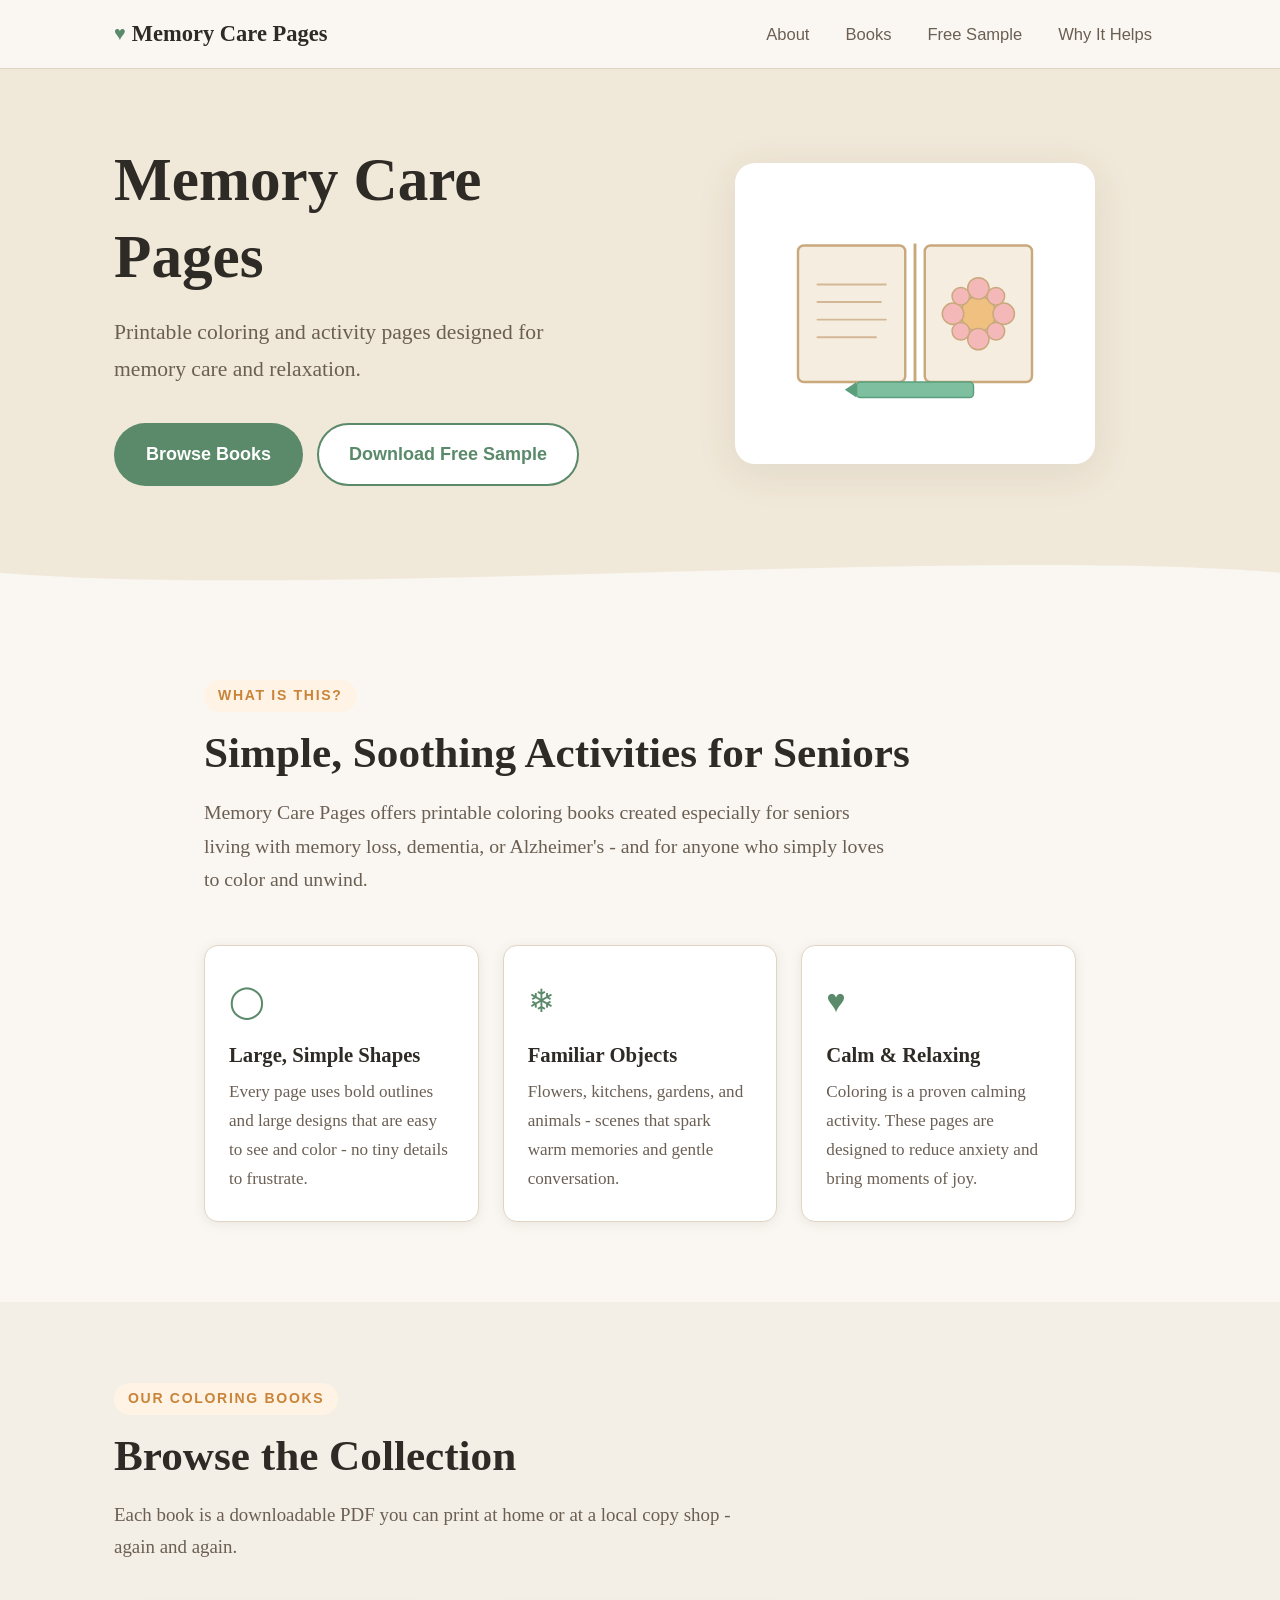
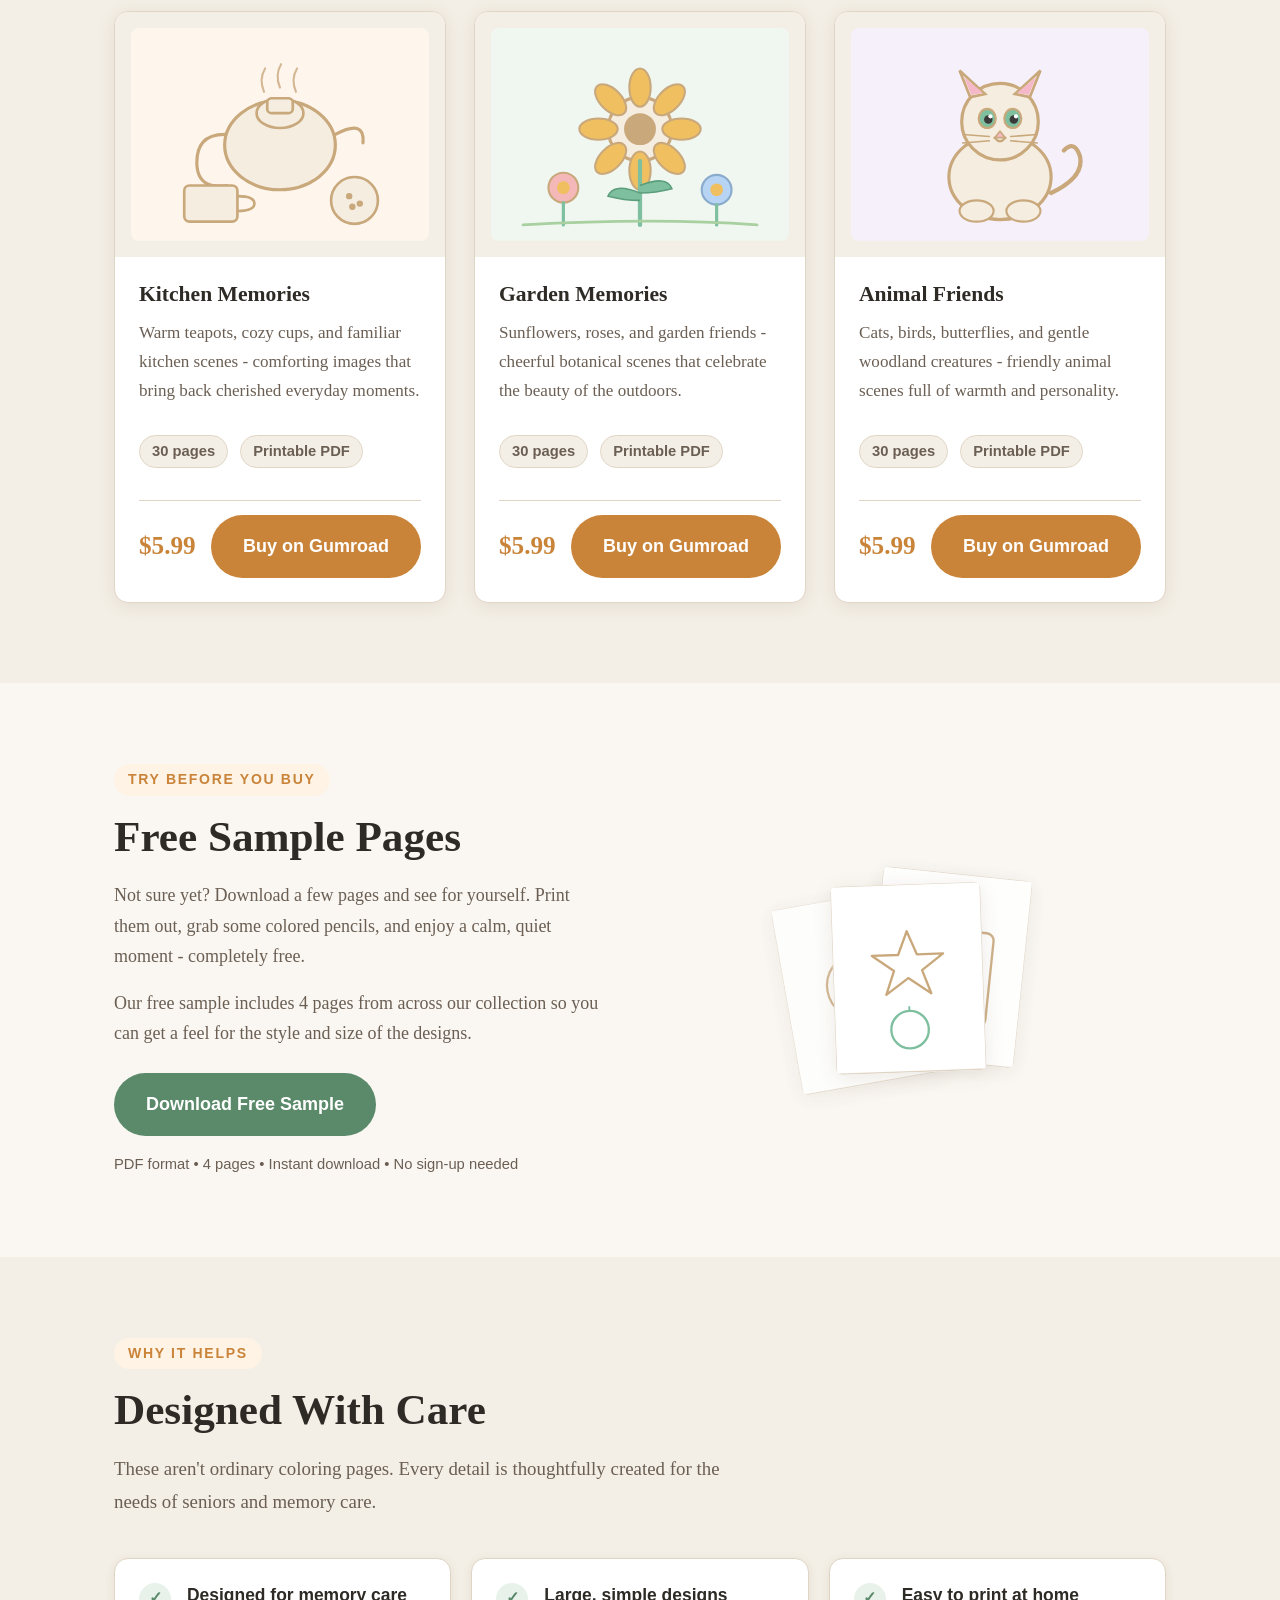
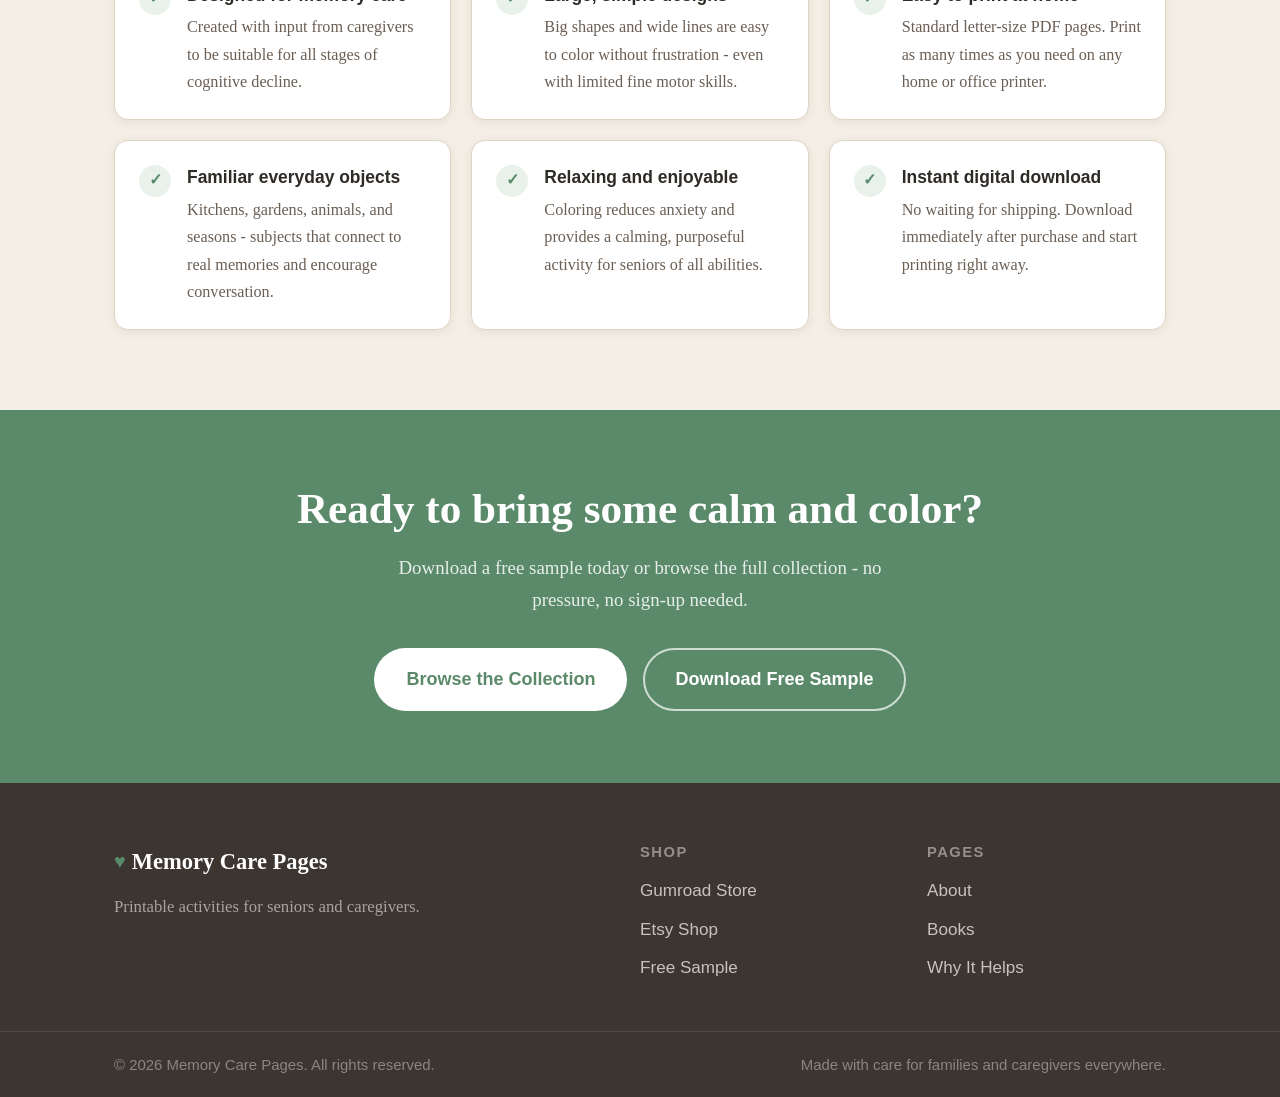
==== commit abcc316c: "Limit activity cards to 3 by removing "Bold, Clear Outlines" Removed the redundant "Bold, Clear Outl" ====
--- a/index.html
+++ b/index.html
@@ -5,26 +5,33 @@
   <meta name="viewport" content="width=device-width, initial-scale=1.0" />
   <meta name="description" content="Printable coloring and activity pages designed for memory care and relaxation. Created for seniors, caregivers, and occupational therapists." />
   <meta name="author" content="Memory Care Pages" />
+  <meta name="keywords" content="memory care coloring pages, printable coloring books for seniors, dementia activities, Alzheimer's coloring, senior coloring pages, caregiver activities, occupational therapy coloring" />
   <meta name="robots" content="index, follow" />
   <meta name="theme-color" content="#7c9e6e" />
+  <meta name="apple-mobile-web-app-title" content="Memory Care Pages" />
   <title>Memory Care Pages - Printable Coloring Books for Seniors</title>
-  <link rel="canonical" href="https://memcarepages.com/" />
+  <link rel="canonical" href="https://memorycarepages.com/" />
 
   <!-- Open Graph -->
   <meta property="og:type" content="website" />
-  <meta property="og:url" content="https://memcarepages.com/" />
+  <meta property="og:locale" content="en_US" />
+  <meta property="og:url" content="https://memorycarepages.com/" />
   <meta property="og:title" content="Memory Care Pages - Printable Coloring Books for Seniors" />
   <meta property="og:description" content="Printable coloring and activity pages designed for memory care and relaxation. Created for seniors, caregivers, and occupational therapists." />
-  <meta property="og:image" content="https://memcarepages.com/og-image.png" />
+  <meta property="og:image" content="https://memorycarepages.com/og-image.png" />
+  <meta property="og:image:width" content="1200" />
+  <meta property="og:image:height" content="630" />
+  <meta property="og:image:alt" content="Memory Care Pages - Printable coloring books designed for seniors" />
   <meta property="og:site_name" content="Memory Care Pages" />
 
   <!-- Twitter Card -->
   <meta name="twitter:card" content="summary_large_image" />
   <meta name="twitter:title" content="Memory Care Pages - Printable Coloring Books for Seniors" />
   <meta name="twitter:description" content="Printable coloring and activity pages designed for memory care and relaxation. Created for seniors, caregivers, and occupational therapists." />
-  <meta name="twitter:image" content="https://memcarepages.com/og-image.png" />
+  <meta name="twitter:image" content="https://memorycarepages.com/og-image.png" />
 
   <link rel="icon" href="data:image/svg+xml,<svg xmlns='http://www.w3.org/2000/svg' viewBox='0 0 100 100'><text y='.9em' font-size='90'>♥</text></svg>" />
+  <link rel="apple-touch-icon" href="data:image/svg+xml,<svg xmlns='http://www.w3.org/2000/svg' viewBox='0 0 100 100'><text y='.9em' font-size='90'>♥</text></svg>" />
 
   <link rel="preload" href="styles.css" as="style" />
   <link rel="stylesheet" href="styles.css" />
@@ -117,12 +124,7 @@
             <h3>Large, Simple Shapes</h3>
             <p>Every page uses bold outlines and large designs that are easy to see and color - no tiny details to frustrate.</p>
           </div>
-          <div class="feature-card">
-            <div class="feature-icon" aria-hidden="true">&#9998;</div>
-            <h3>Bold, Clear Outlines</h3>
-            <p>High-contrast lines print beautifully on any home printer and are easy to follow, even with limited dexterity.</p>
-          </div>
-          <div class="feature-card">
+<div class="feature-card">
             <div class="feature-icon" aria-hidden="true">&#10052;</div>
             <h3>Familiar Objects</h3>
             <p>Flowers, kitchens, gardens, and animals - scenes that spark warm memories and gentle conversation.</p>
@@ -443,33 +445,34 @@
     "@graph": [
       {
         "@type": "Organization",
-        "@id": "https://memcarepages.com/#organization",
+        "@id": "https://memorycarepages.com/#organization",
         "name": "Memory Care Pages",
-        "url": "https://memcarepages.com/",
+        "url": "https://memorycarepages.com/",
         "description": "Printable coloring and activity pages designed for memory care and relaxation. Created for seniors, caregivers, and occupational therapists.",
         "sameAs": []
       },
       {
         "@type": "WebSite",
-        "@id": "https://memcarepages.com/#website",
-        "url": "https://memcarepages.com/",
+        "@id": "https://memorycarepages.com/#website",
+        "url": "https://memorycarepages.com/",
         "name": "Memory Care Pages",
-        "publisher": { "@id": "https://memcarepages.com/#organization" }
+        "publisher": { "@id": "https://memorycarepages.com/#organization" }
       },
       {
         "@type": "WebPage",
-        "@id": "https://memcarepages.com/#webpage",
-        "url": "https://memcarepages.com/",
+        "@id": "https://memorycarepages.com/#webpage",
+        "url": "https://memorycarepages.com/",
         "name": "Memory Care Pages - Printable Coloring Books for Seniors",
         "description": "Printable coloring and activity pages designed for memory care and relaxation. Created for seniors, caregivers, and occupational therapists.",
-        "isPartOf": { "@id": "https://memcarepages.com/#website" }
+        "isPartOf": { "@id": "https://memorycarepages.com/#website" }
       },
       {
         "@type": "Product",
         "name": "Kitchen Memories Coloring Book",
         "description": "A printable coloring book featuring familiar kitchen scenes designed for seniors and memory care.",
-        "brand": { "@id": "https://memcarepages.com/#organization" },
-        "url": "https://memcarepages.com/",
+        "image": "https://memorycarepages.com/og-image.png",
+        "brand": { "@id": "https://memorycarepages.com/#organization" },
+        "url": "https://memorycarepages.com/",
         "offers": {
           "@type": "Offer",
           "price": "5.99",
@@ -481,8 +484,9 @@
         "@type": "Product",
         "name": "Garden Memories Coloring Book",
         "description": "A printable coloring book featuring calming garden scenes designed for seniors and memory care.",
-        "brand": { "@id": "https://memcarepages.com/#organization" },
-        "url": "https://memcarepages.com/",
+        "image": "https://memorycarepages.com/og-image.png",
+        "brand": { "@id": "https://memorycarepages.com/#organization" },
+        "url": "https://memorycarepages.com/",
         "offers": {
           "@type": "Offer",
           "price": "5.99",
@@ -494,14 +498,52 @@
         "@type": "Product",
         "name": "Animal Friends Coloring Book",
         "description": "A printable coloring book featuring friendly animal illustrations designed for seniors and memory care.",
-        "brand": { "@id": "https://memcarepages.com/#organization" },
-        "url": "https://memcarepages.com/",
+        "image": "https://memorycarepages.com/og-image.png",
+        "brand": { "@id": "https://memorycarepages.com/#organization" },
+        "url": "https://memorycarepages.com/",
         "offers": {
           "@type": "Offer",
           "price": "5.99",
           "priceCurrency": "USD",
           "availability": "https://schema.org/InStock"
         }
+      },
+      {
+        "@type": "FAQPage",
+        "mainEntity": [
+          {
+            "@type": "Question",
+            "name": "What are Memory Care Pages?",
+            "acceptedAnswer": {
+              "@type": "Answer",
+              "text": "Memory Care Pages are printable coloring books created especially for seniors living with memory loss, dementia, or Alzheimer's. They feature large, simple shapes with bold outlines that are easy to see and color."
+            }
+          },
+          {
+            "@type": "Question",
+            "name": "Who are these coloring pages designed for?",
+            "acceptedAnswer": {
+              "@type": "Answer",
+              "text": "These coloring pages are designed for seniors in memory care, caregivers looking for calming activities, and occupational therapists. They are suitable for all stages of cognitive decline."
+            }
+          },
+          {
+            "@type": "Question",
+            "name": "How do I print the coloring pages?",
+            "acceptedAnswer": {
+              "@type": "Answer",
+              "text": "Each book is a downloadable PDF in standard letter size. You can print them at home on any home or office printer, or at a local copy shop, as many times as you need."
+            }
+          },
+          {
+            "@type": "Question",
+            "name": "Is there a free sample available?",
+            "acceptedAnswer": {
+              "@type": "Answer",
+              "text": "Yes! We offer a free sample with 4 pages from across our collection. It's an instant PDF download with no sign-up needed."
+            }
+          }
+        ]
       }
     ]
   }
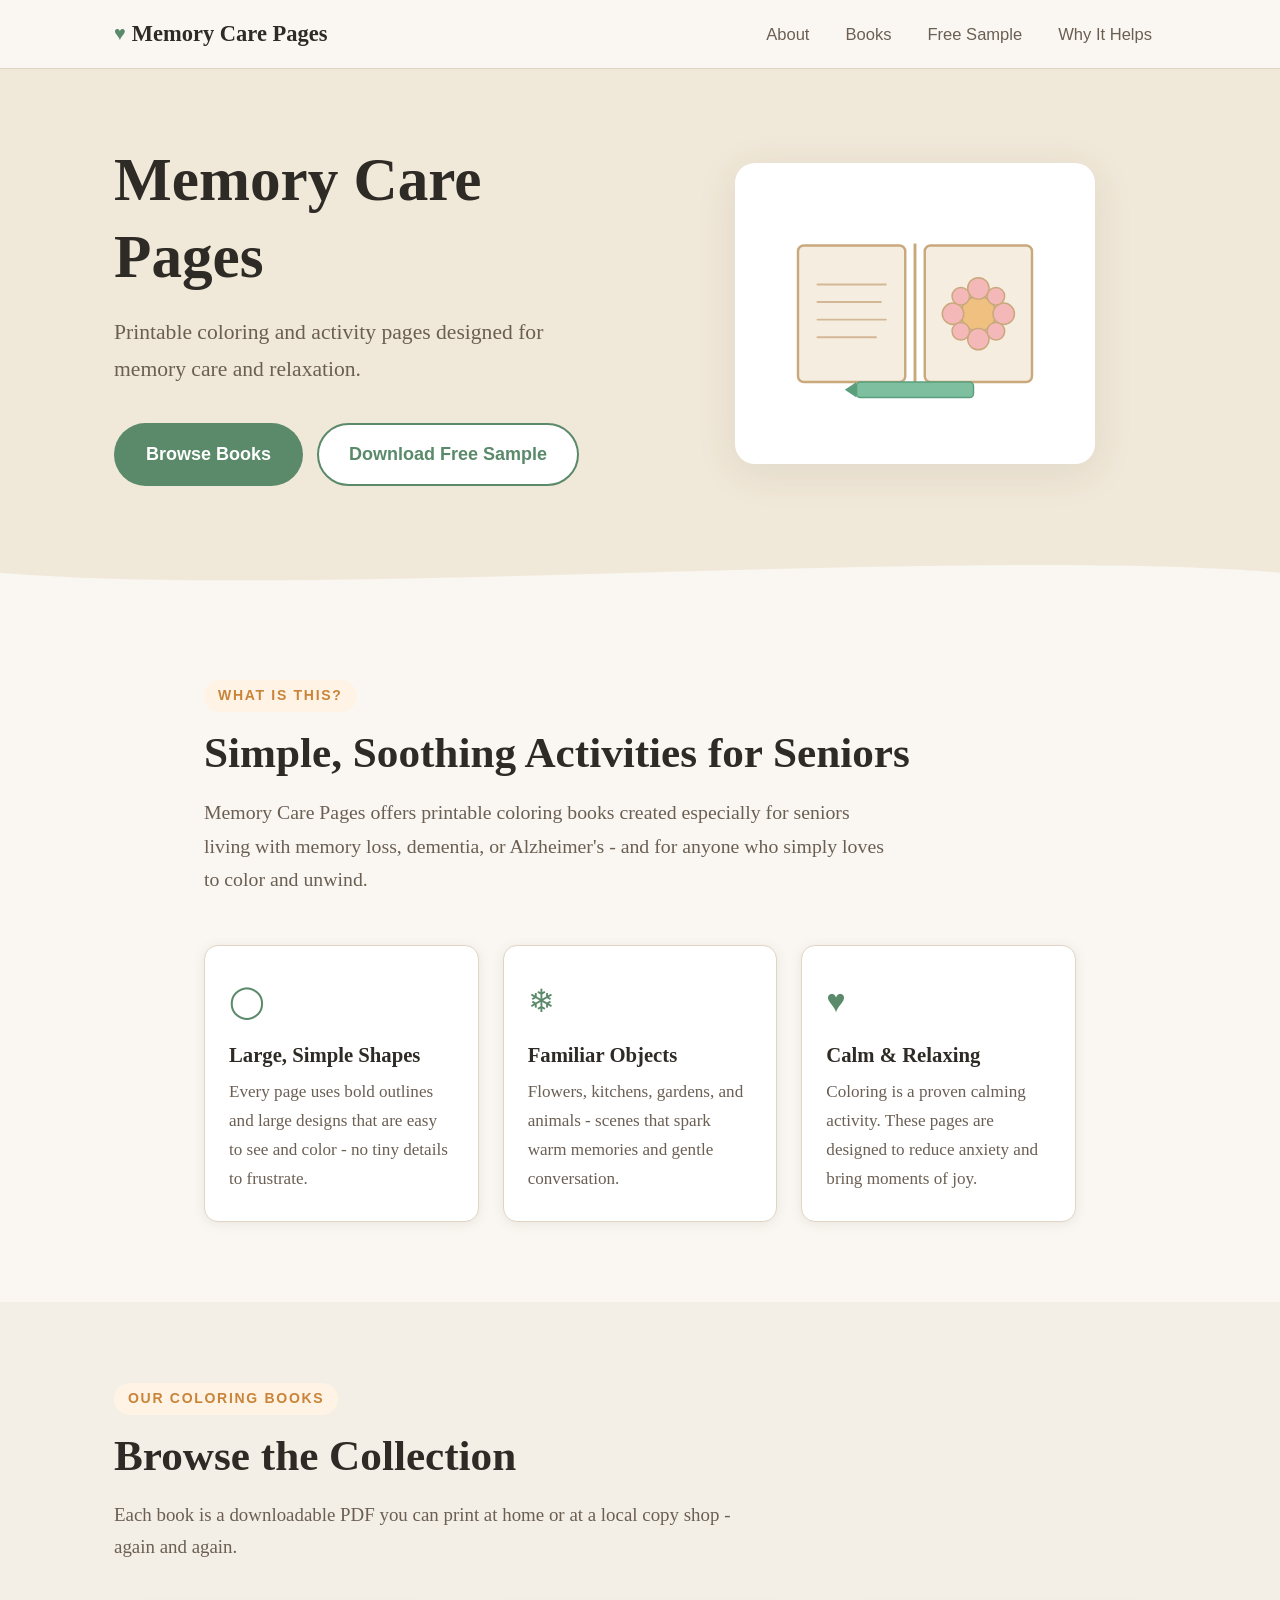
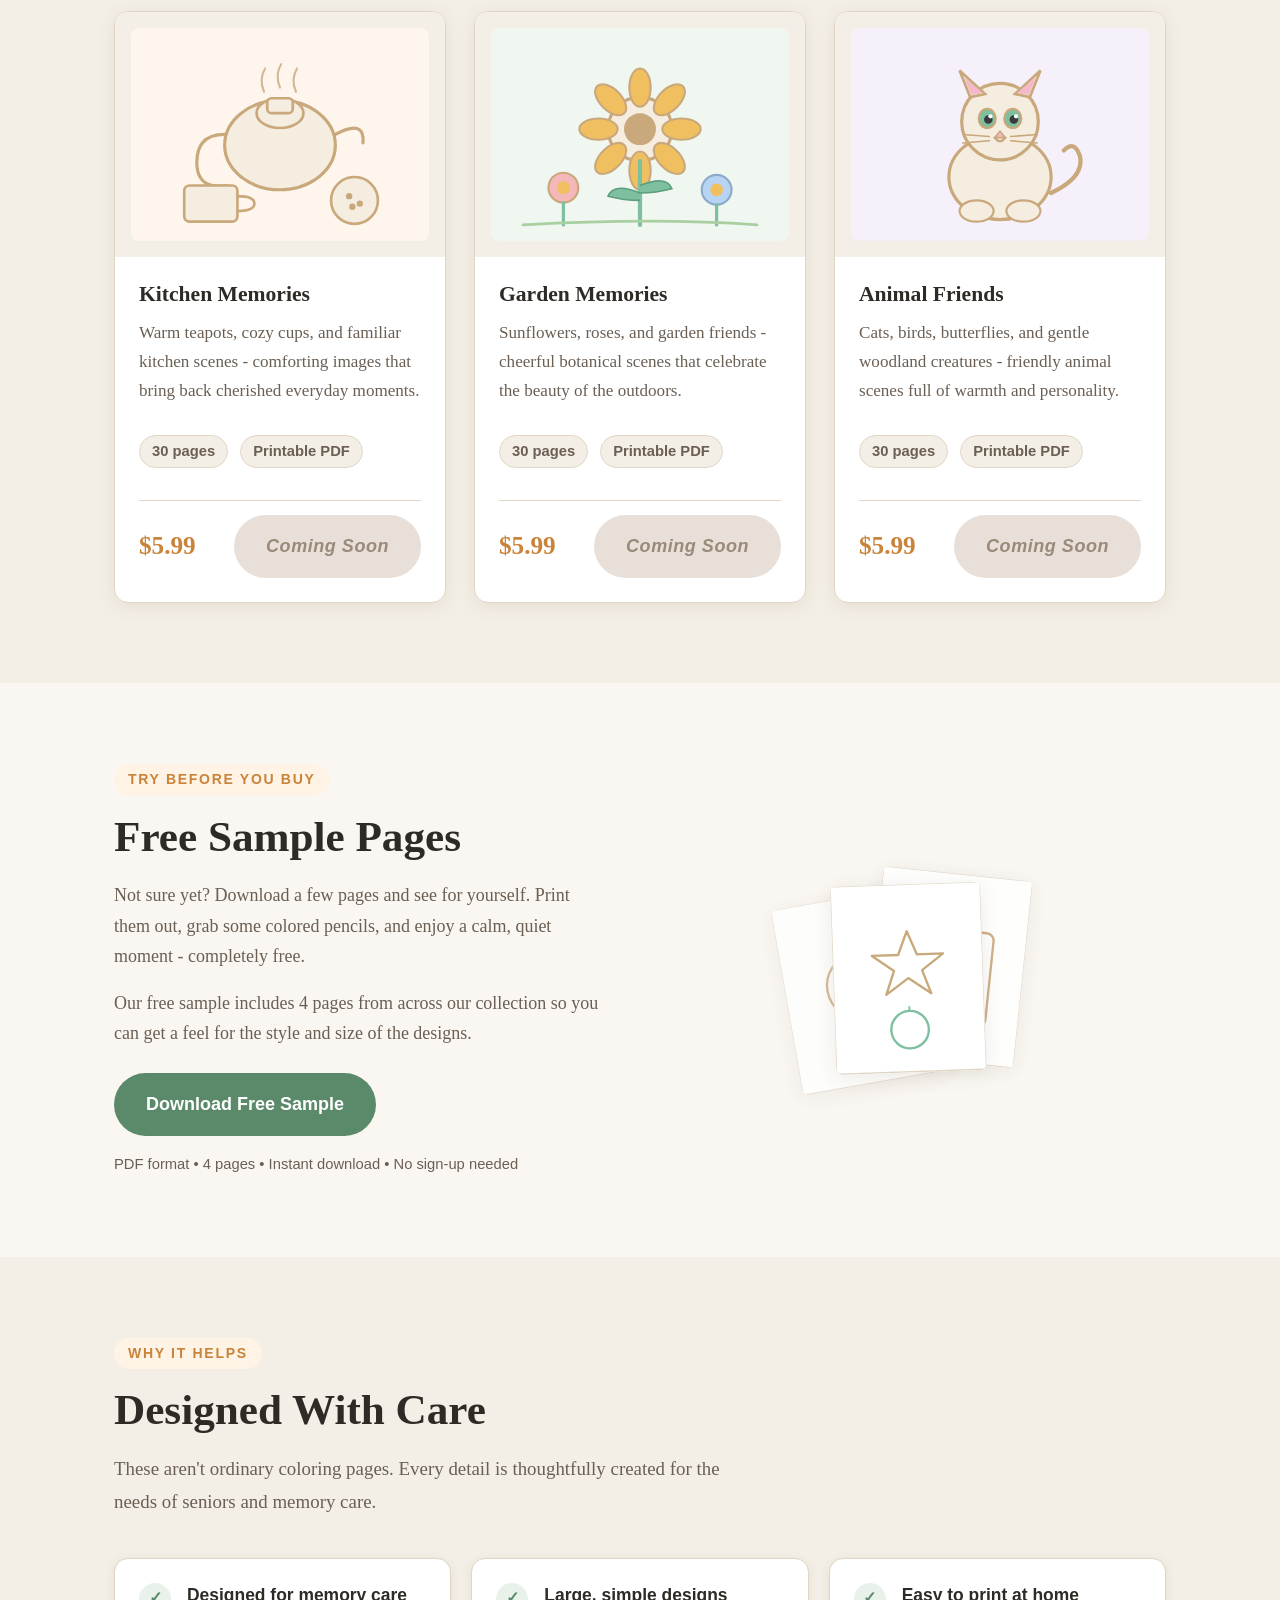
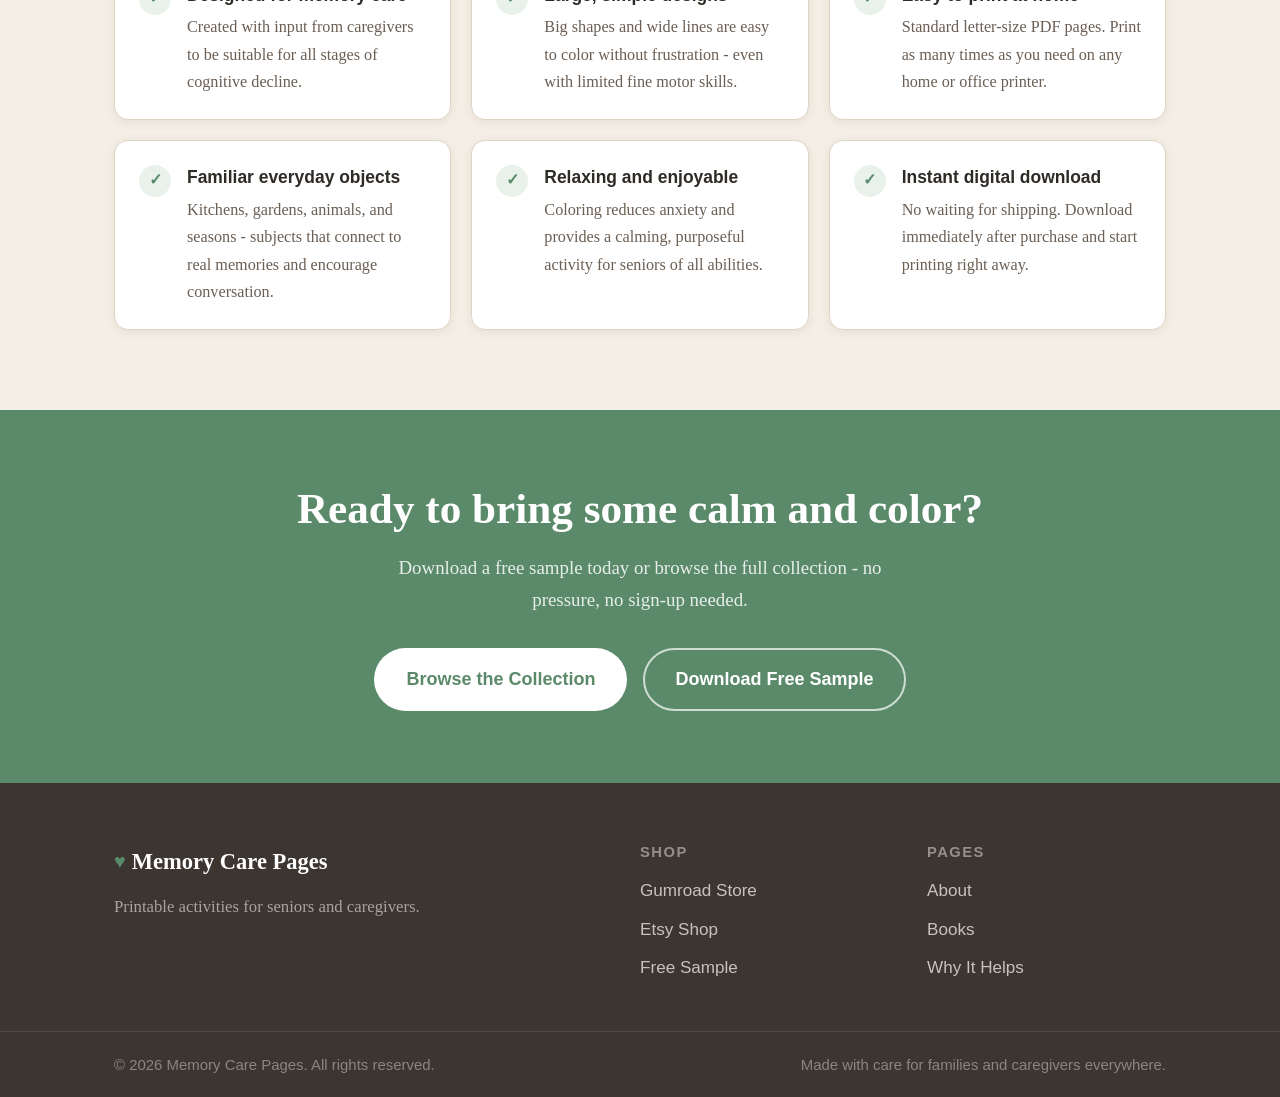
==== commit 2b967827: "Replace Buy on Gumroad buttons with Coming Soon badges PDFs are not yet ready, so swap the purchase " ====
--- a/index.html
+++ b/index.html
@@ -10,6 +10,16 @@
   <meta name="theme-color" content="#7c9e6e" />
   <meta name="apple-mobile-web-app-title" content="Memory Care Pages" />
   <title>Memory Care Pages - Printable Coloring Books for Seniors</title>
+
+  <!-- Google tag (gtag.js) -->
+  <script async src="https://www.googletagmanager.com/gtag/js?id=G-880V8BYSW3"></script>
+  <script>
+    window.dataLayer = window.dataLayer || [];
+    function gtag(){dataLayer.push(arguments);}
+    gtag('js', new Date());
+
+    gtag('config', 'G-880V8BYSW3');
+  </script>
   <link rel="canonical" href="https://memorycarepages.com/" />
 
   <!-- Open Graph -->
@@ -182,7 +192,7 @@
               </div>
               <div class="book-purchase">
                 <div class="book-price">$5.99</div>
-                <a href="#" class="btn btn-buy" aria-label="Buy Kitchen Memories Coloring Book on Gumroad">Buy on Gumroad</a>
+                <span class="btn btn-coming-soon">Coming Soon</span>
               </div>
             </div>
           </article>
@@ -229,7 +239,7 @@
               </div>
               <div class="book-purchase">
                 <div class="book-price">$5.99</div>
-                <a href="#" class="btn btn-buy" aria-label="Buy Garden Memories Coloring Book on Gumroad">Buy on Gumroad</a>
+                <span class="btn btn-coming-soon">Coming Soon</span>
               </div>
             </div>
           </article>
@@ -280,7 +290,7 @@
               </div>
               <div class="book-purchase">
                 <div class="book-price">$5.99</div>
-                <a href="#" class="btn btn-buy" aria-label="Buy Animal Friends Coloring Book on Gumroad">Buy on Gumroad</a>
+                <span class="btn btn-coming-soon">Coming Soon</span>
               </div>
             </div>
           </article>
--- a/styles.css
+++ b/styles.css
@@ -201,6 +201,17 @@
   color: white;
 }
 
+.btn-coming-soon {
+  background: #e8e0d8;
+  color: #9a8a7a;
+  flex-shrink: 0;
+  margin-top: 0;
+  cursor: default;
+  pointer-events: none;
+  font-style: italic;
+  letter-spacing: 0.03em;
+}
+
 /* ============================================================
    HEADER / NAV
    ============================================================ */
--- a/styles.css
+++ b/styles.css
@@ -201,6 +201,17 @@
   color: white;
 }
 
+.btn-coming-soon {
+  background: #e8e0d8;
+  color: #9a8a7a;
+  flex-shrink: 0;
+  margin-top: 0;
+  cursor: default;
+  pointer-events: none;
+  font-style: italic;
+  letter-spacing: 0.03em;
+}
+
 /* ============================================================
    HEADER / NAV
    ============================================================ */
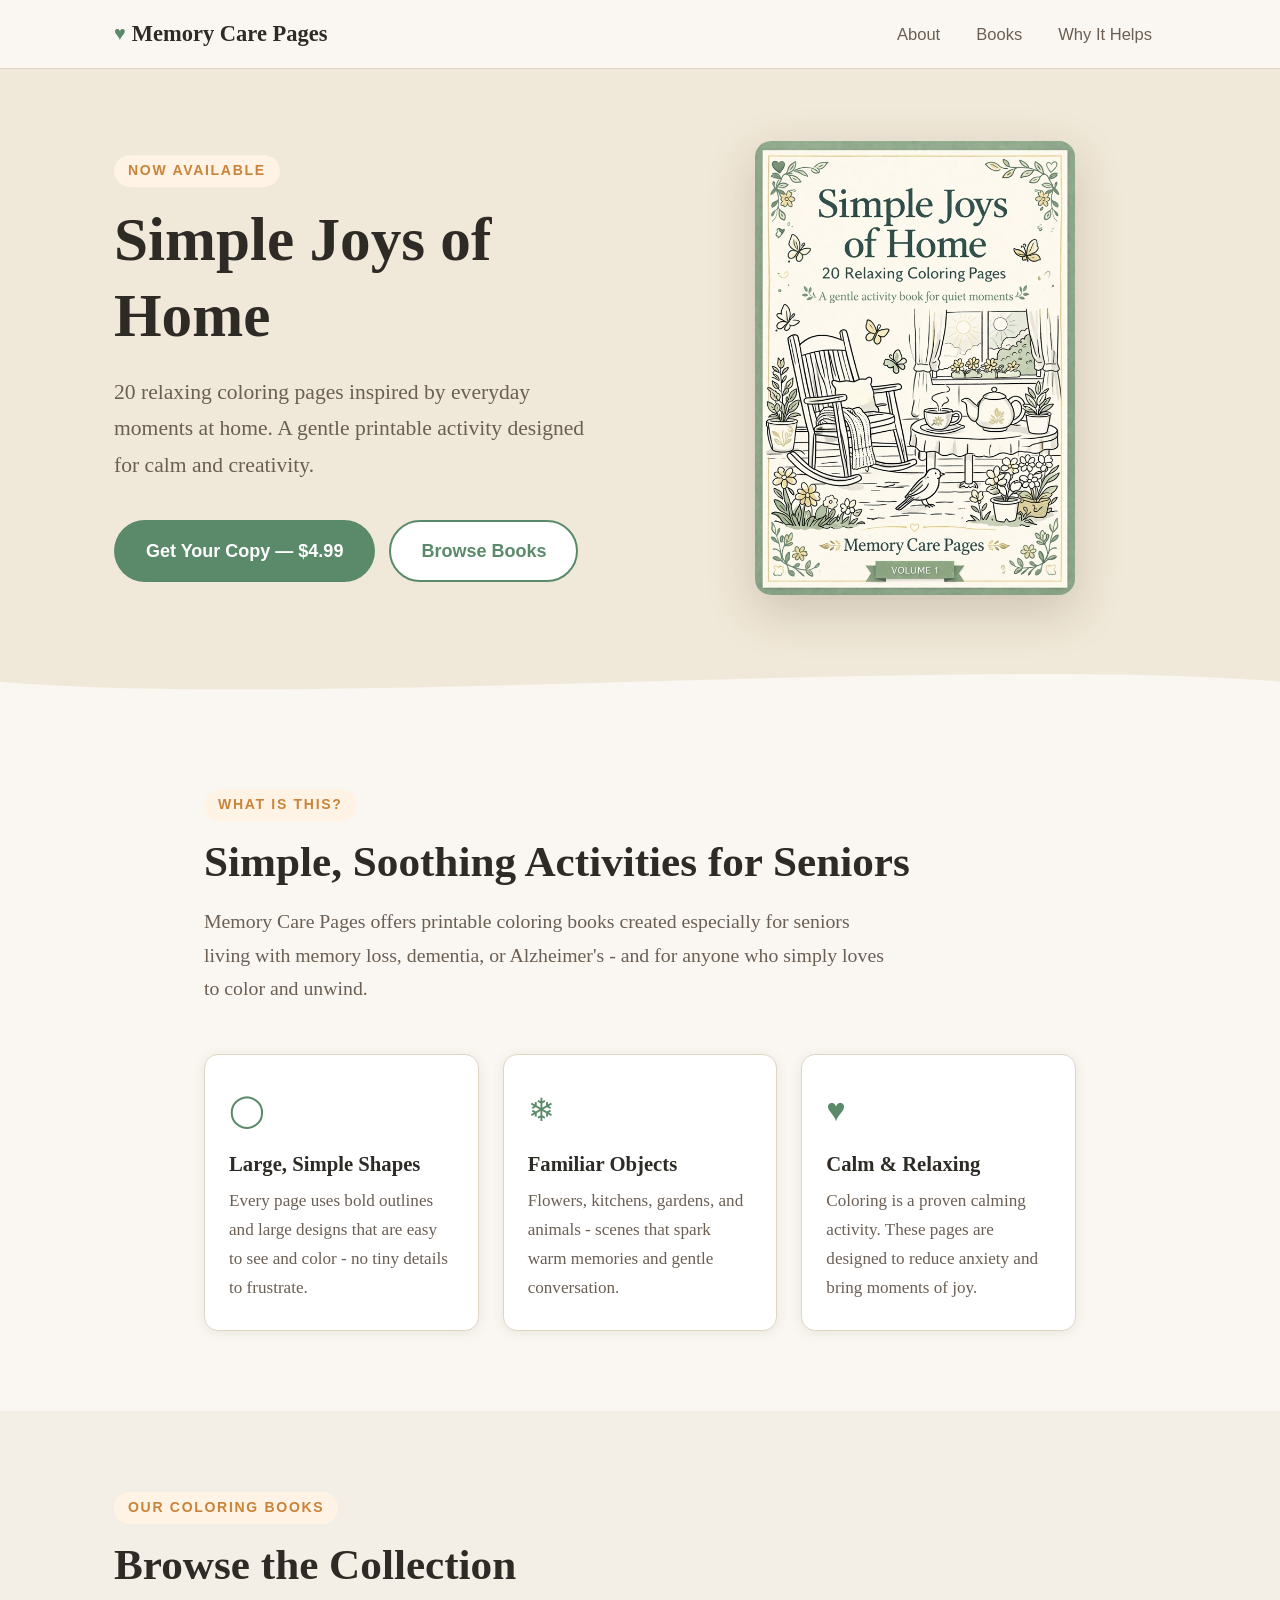
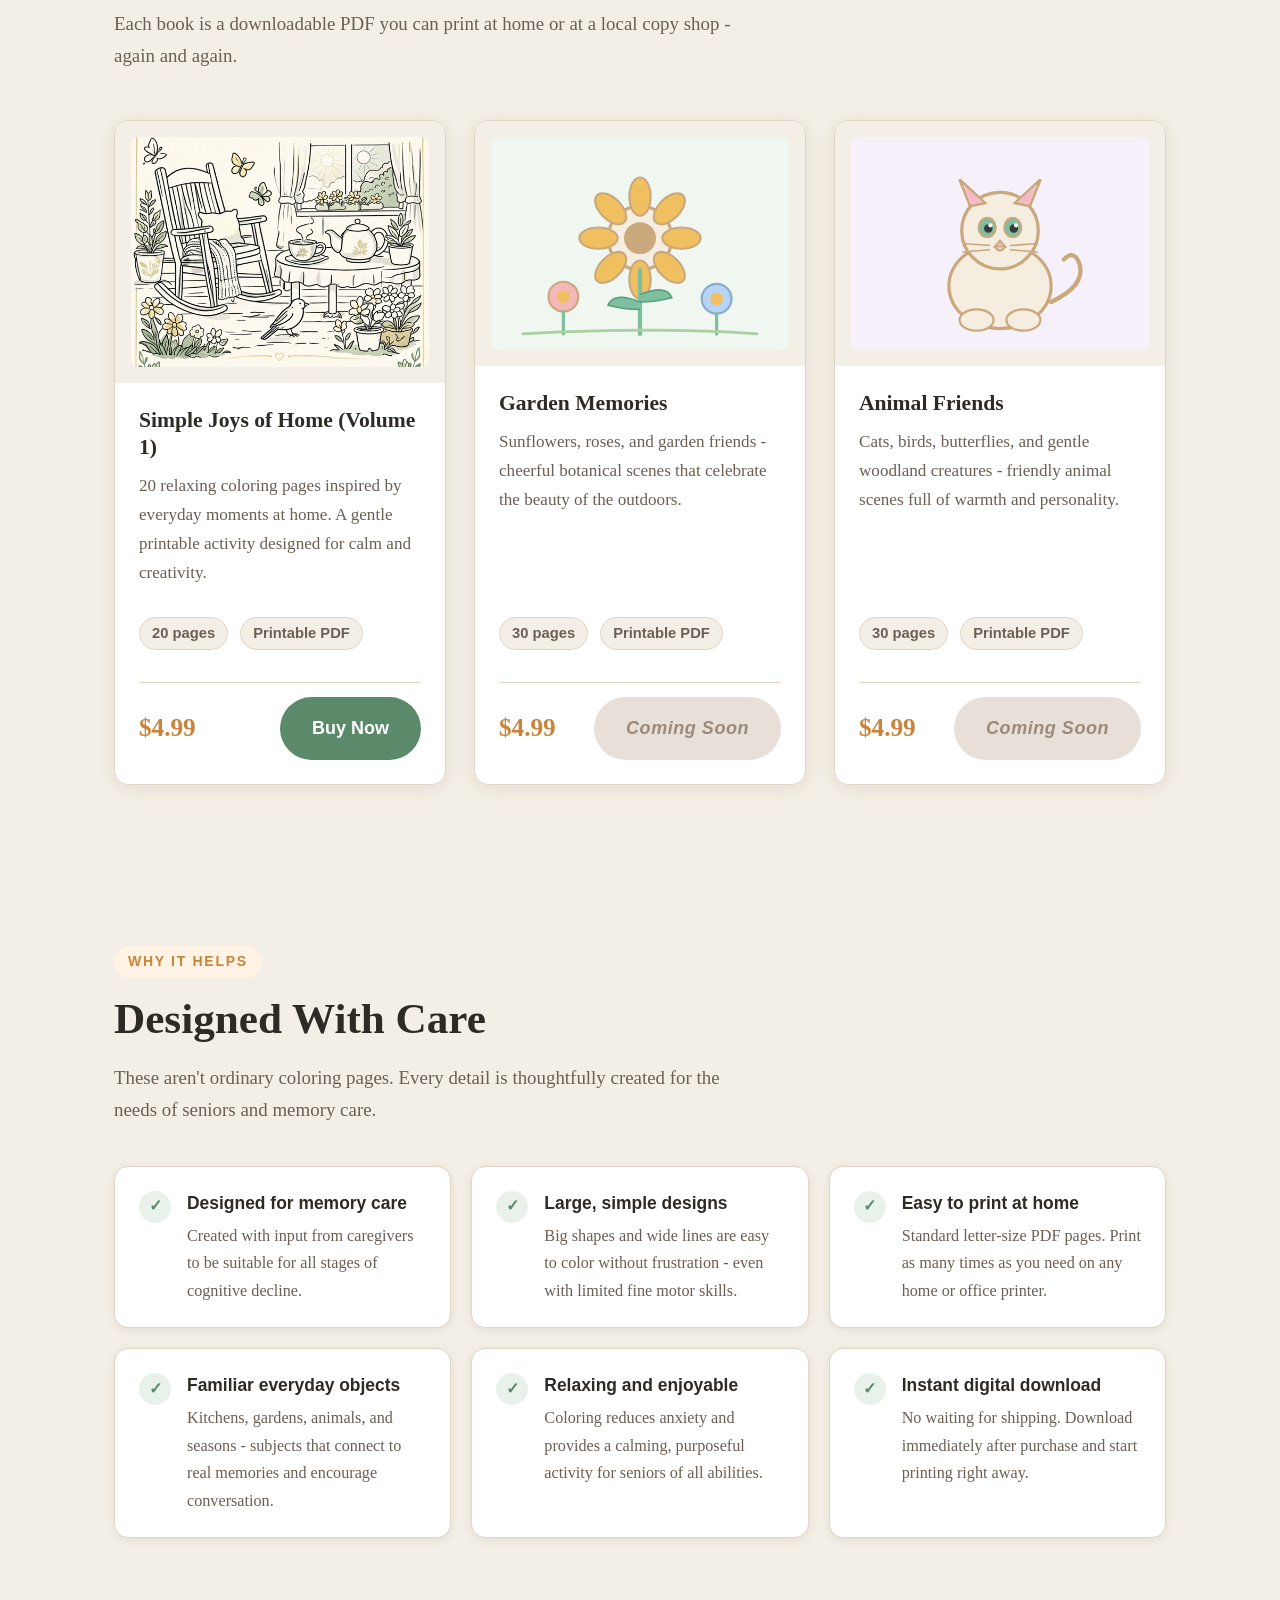
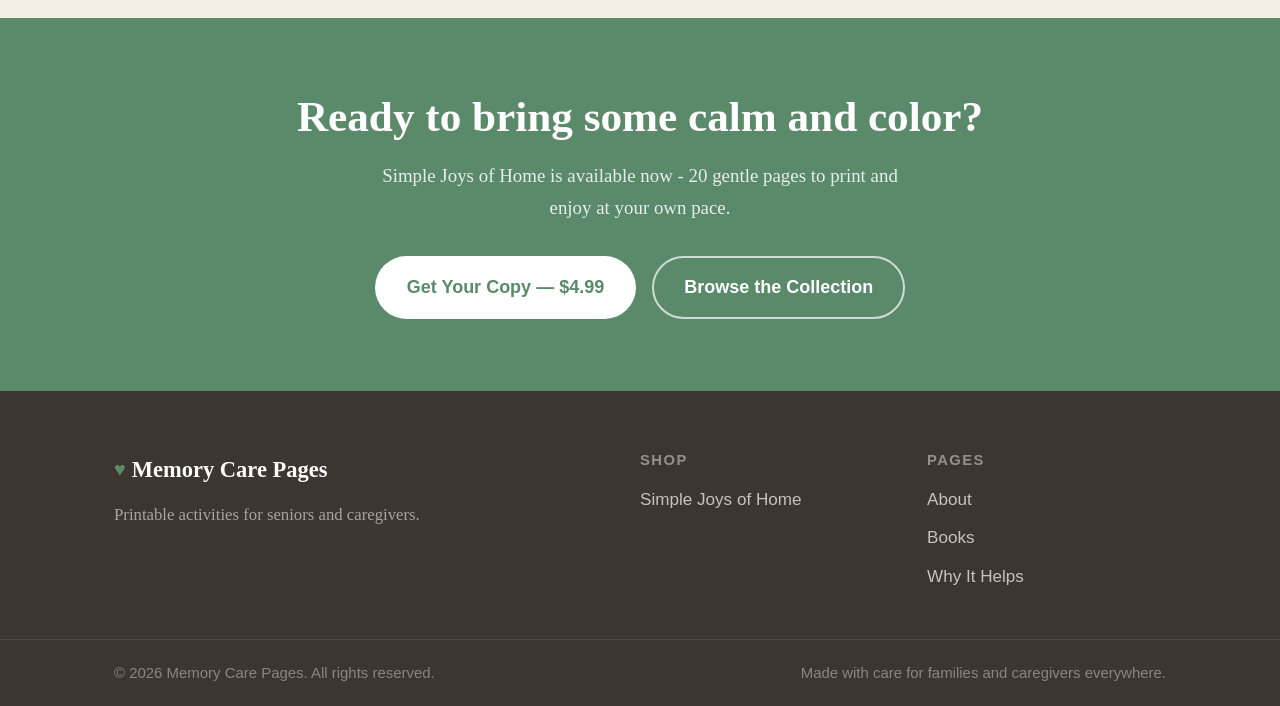
==== commit 9d3a8c94: "updated ui" ====
--- a/index.html
+++ b/index.html
@@ -59,7 +59,6 @@
         <ul>
           <li><a href="#about">About</a></li>
           <li><a href="#books">Books</a></li>
-          <li><a href="#samples">Free Sample</a></li>
           <li><a href="#benefits">Why It Helps</a></li>
         </ul>
       </nav>
@@ -75,42 +74,18 @@
     <section class="hero" id="home">
       <div class="container hero-inner">
         <div class="hero-text">
-          <h1>Memory Care Pages</h1>
+          <div class="section-label">Now Available</div>
+          <h1>Simple Joys of Home</h1>
           <p class="hero-subtitle">
-            Printable coloring and activity pages designed for memory care and relaxation.
+            20 relaxing coloring pages inspired by everyday moments at home. A gentle printable activity designed for calm and creativity.
           </p>
           <div class="hero-buttons">
-            <a href="#books" class="btn btn-primary">Browse Books</a>
-            <a href="/books/sample.pdf" class="btn btn-secondary" download>Download Free Sample</a>
+            <a href="https://simple-joys1-store.memorycarepages.com/" class="btn btn-primary" target="_blank" rel="noopener">Get Your Copy — $4.99</a>
+            <a href="#books" class="btn btn-secondary">Browse Books</a>
           </div>
         </div>
-        <div class="hero-illustration" aria-hidden="true">
-          <div class="hero-image-placeholder">
-            <svg viewBox="0 0 320 260" xmlns="http://www.w3.org/2000/svg" aria-hidden="true">
-              <!-- Open book -->
-              <rect x="40" y="60" width="110" height="140" rx="6" fill="#f5ede0" stroke="#c9a87c" stroke-width="2.5"/>
-              <rect x="170" y="60" width="110" height="140" rx="6" fill="#f5ede0" stroke="#c9a87c" stroke-width="2.5"/>
-              <line x1="160" y1="58" x2="160" y2="202" stroke="#c9a87c" stroke-width="3"/>
-              <!-- Lines on left page -->
-              <line x1="60" y1="100" x2="130" y2="100" stroke="#d4b896" stroke-width="2" stroke-linecap="round"/>
-              <line x1="60" y1="118" x2="125" y2="118" stroke="#d4b896" stroke-width="2" stroke-linecap="round"/>
-              <line x1="60" y1="136" x2="130" y2="136" stroke="#d4b896" stroke-width="2" stroke-linecap="round"/>
-              <line x1="60" y1="154" x2="120" y2="154" stroke="#d4b896" stroke-width="2" stroke-linecap="round"/>
-              <!-- Simple flower on right page -->
-              <circle cx="225" cy="130" r="18" fill="#f0c080" stroke="#c9a87c" stroke-width="2"/>
-              <circle cx="225" cy="104" r="11" fill="#f5b8b8" stroke="#c9a87c" stroke-width="1.5"/>
-              <circle cx="225" cy="156" r="11" fill="#f5b8b8" stroke="#c9a87c" stroke-width="1.5"/>
-              <circle cx="199" cy="130" r="11" fill="#f5b8b8" stroke="#c9a87c" stroke-width="1.5"/>
-              <circle cx="251" cy="130" r="11" fill="#f5b8b8" stroke="#c9a87c" stroke-width="1.5"/>
-              <circle cx="207" cy="112" r="9" fill="#f5b8b8" stroke="#c9a87c" stroke-width="1.5"/>
-              <circle cx="243" cy="112" r="9" fill="#f5b8b8" stroke="#c9a87c" stroke-width="1.5"/>
-              <circle cx="207" cy="148" r="9" fill="#f5b8b8" stroke="#c9a87c" stroke-width="1.5"/>
-              <circle cx="243" cy="148" r="9" fill="#f5b8b8" stroke="#c9a87c" stroke-width="1.5"/>
-              <!-- Crayon -->
-              <rect x="100" y="200" width="120" height="16" rx="4" fill="#7dbf9e" stroke="#5a9e7c" stroke-width="1.5"/>
-              <polygon points="100,200 100,216 88,208" fill="#5a9e7c"/>
-            </svg>
-          </div>
+        <div class="hero-illustration">
+          <img src="images/simple-joys-1-cover.jpg" alt="Simple Joys of Home Volume 1 - printable coloring book cover" width="600" height="851" class="hero-cover">
         </div>
       </div>
       <div class="hero-wave" aria-hidden="true">
@@ -158,41 +133,19 @@
         <div class="book-grid">
 
           <article class="book-card">
-            <div class="book-cover" aria-label="Kitchen Memories Coloring Book cover">
-              <svg viewBox="0 0 280 200" xmlns="http://www.w3.org/2000/svg" aria-hidden="true">
-                <rect width="280" height="200" fill="#fef6ec"/>
-                <!-- Teapot -->
-                <ellipse cx="140" cy="110" rx="52" ry="42" fill="#f5ede0" stroke="#c9a87c" stroke-width="3"/>
-                <ellipse cx="140" cy="80" rx="22" ry="14" fill="#f5ede0" stroke="#c9a87c" stroke-width="2.5"/>
-                <rect x="128" y="66" width="24" height="14" rx="4" fill="#f5ede0" stroke="#c9a87c" stroke-width="2.5"/>
-                <!-- Spout -->
-                <path d="M192,100 Q220,85 218,108" fill="none" stroke="#c9a87c" stroke-width="3" stroke-linecap="round"/>
-                <!-- Handle -->
-                <path d="M88,100 Q60,100 62,130 Q64,152 90,148" fill="none" stroke="#c9a87c" stroke-width="3" stroke-linecap="round"/>
-                <!-- Steam -->
-                <path d="M125,60 Q120,48 126,38" fill="none" stroke="#d4b896" stroke-width="2" stroke-linecap="round"/>
-                <path d="M140,56 Q135,44 141,34" fill="none" stroke="#d4b896" stroke-width="2" stroke-linecap="round"/>
-                <path d="M155,60 Q150,48 156,38" fill="none" stroke="#d4b896" stroke-width="2" stroke-linecap="round"/>
-                <!-- Cup -->
-                <rect x="50" y="148" width="50" height="34" rx="5" fill="#f5ede0" stroke="#c9a87c" stroke-width="2.5"/>
-                <path d="M100,158 Q116,158 116,165 Q116,172 100,172" fill="none" stroke="#c9a87c" stroke-width="2.5" stroke-linecap="round"/>
-                <!-- Cookie -->
-                <circle cx="210" cy="162" r="22" fill="#f5ede0" stroke="#c9a87c" stroke-width="2.5"/>
-                <circle cx="205" cy="158" r="3" fill="#c9a87c"/>
-                <circle cx="215" cy="165" r="3" fill="#c9a87c"/>
-                <circle cx="208" cy="168" r="3" fill="#c9a87c"/>
-              </svg>
+            <div class="book-cover">
+              <img src="images/simple-joys-1-thumbnail.jpg" alt="Simple Joys of Home Volume 1 coloring book cover" width="560" height="432" loading="lazy">
             </div>
             <div class="book-info">
-              <h3>Kitchen Memories</h3>
-              <p>Warm teapots, cozy cups, and familiar kitchen scenes - comforting images that bring back cherished everyday moments.</p>
+              <h3>Simple Joys of Home (Volume 1)</h3>
+              <p>20 relaxing coloring pages inspired by everyday moments at home. A gentle printable activity designed for calm and creativity.</p>
               <div class="book-meta">
-                <span class="page-count">30 pages</span>
+                <span class="page-count">20 pages</span>
                 <span class="format">Printable PDF</span>
               </div>
               <div class="book-purchase">
-                <div class="book-price">$5.99</div>
-                <span class="btn btn-coming-soon">Coming Soon</span>
+                <div class="book-price">$4.99</div>
+                <a href="https://simple-joys1-store.memorycarepages.com/" class="btn btn-primary" target="_blank" rel="noopener">Buy Now</a>
               </div>
             </div>
           </article>
@@ -238,7 +191,7 @@
                 <span class="format">Printable PDF</span>
               </div>
               <div class="book-purchase">
-                <div class="book-price">$5.99</div>
+                <div class="book-price">$4.99</div>
                 <span class="btn btn-coming-soon">Coming Soon</span>
               </div>
             </div>
@@ -289,58 +242,12 @@
                 <span class="format">Printable PDF</span>
               </div>
               <div class="book-purchase">
-                <div class="book-price">$5.99</div>
+                <div class="book-price">$4.99</div>
                 <span class="btn btn-coming-soon">Coming Soon</span>
               </div>
             </div>
           </article>
 
-        </div>
-      </div>
-    </section>
-
-    <!-- ========== FREE SAMPLE ========== -->
-    <section class="samples" id="samples">
-      <div class="container samples-inner">
-        <div class="samples-text">
-          <div class="section-label">Try Before You Buy</div>
-          <h2>Free Sample Pages</h2>
-          <p>Not sure yet? Download a few pages and see for yourself. Print them out, grab some colored pencils, and enjoy a calm, quiet moment - completely free.</p>
-          <p>Our free sample includes 4 pages from across our collection so you can get a feel for the style and size of the designs.</p>
-          <a href="/books/sample.pdf" class="btn btn-primary" download>
-            Download Free Sample
-          </a>
-          <p class="sample-note">PDF format &bull; 4 pages &bull; Instant download &bull; No sign-up needed</p>
-        </div>
-        <div class="samples-visual" aria-hidden="true">
-          <div class="sample-stack">
-            <div class="sample-page sample-page-3">
-              <svg viewBox="0 0 160 200" xmlns="http://www.w3.org/2000/svg" aria-hidden="true">
-                <rect width="160" height="200" rx="4" fill="white" stroke="#e0d5c5" stroke-width="1.5"/>
-                <circle cx="80" cy="95" r="35" fill="none" stroke="#c9a87c" stroke-width="2.5"/>
-                <circle cx="80" cy="95" r="18" fill="none" stroke="#c9a87c" stroke-width="2"/>
-                <line x1="80" y1="55" x2="80" y2="40" stroke="#7dbf9e" stroke-width="2"/>
-                <path d="M65,42 Q80,35 95,42" fill="none" stroke="#7dbf9e" stroke-width="2"/>
-              </svg>
-            </div>
-            <div class="sample-page sample-page-2">
-              <svg viewBox="0 0 160 200" xmlns="http://www.w3.org/2000/svg" aria-hidden="true">
-                <rect width="160" height="200" rx="4" fill="white" stroke="#e0d5c5" stroke-width="1.5"/>
-                <rect x="35" y="60" width="90" height="100" rx="8" fill="none" stroke="#c9a87c" stroke-width="2.5"/>
-                <line x1="55" y1="90" x2="105" y2="90" stroke="#d4b896" stroke-width="2" stroke-linecap="round"/>
-                <line x1="55" y1="108" x2="100" y2="108" stroke="#d4b896" stroke-width="2" stroke-linecap="round"/>
-                <line x1="55" y1="126" x2="105" y2="126" stroke="#d4b896" stroke-width="2" stroke-linecap="round"/>
-              </svg>
-            </div>
-            <div class="sample-page sample-page-1">
-              <svg viewBox="0 0 160 200" xmlns="http://www.w3.org/2000/svg" aria-hidden="true">
-                <rect width="160" height="200" rx="4" fill="white" stroke="#e0d5c5" stroke-width="1.5"/>
-                <path d="M80,50 L90,75 L118,75 L95,92 L104,117 L80,100 L56,117 L65,92 L42,75 L70,75 Z" fill="none" stroke="#c9a87c" stroke-width="2.5" stroke-linejoin="round"/>
-                <circle cx="80" cy="155" r="20" fill="none" stroke="#7dbf9e" stroke-width="2.5"/>
-                <line x1="80" y1="130" x2="80" y2="135" stroke="#7dbf9e" stroke-width="2"/>
-              </svg>
-            </div>
-          </div>
         </div>
       </div>
     </section>
@@ -402,10 +309,10 @@
     <section class="cta-section">
       <div class="container cta-inner">
         <h2>Ready to bring some calm and color?</h2>
-        <p>Download a free sample today or browse the full collection - no pressure, no sign-up needed.</p>
+        <p>Simple Joys of Home is available now - 20 gentle pages to print and enjoy at your own pace.</p>
         <div class="cta-buttons">
-          <a href="#books" class="btn btn-primary">Browse the Collection</a>
-          <a href="/books/sample.pdf" class="btn btn-outline" download>Download Free Sample</a>
+          <a href="https://simple-joys1-store.memorycarepages.com/" class="btn btn-primary" target="_blank" rel="noopener">Get Your Copy — $4.99</a>
+          <a href="#books" class="btn btn-outline">Browse the Collection</a>
         </div>
       </div>
     </section>
@@ -425,9 +332,7 @@
       <nav class="footer-nav" aria-label="Footer navigation">
         <h3>Shop</h3>
         <ul>
-          <li><a href="#">Gumroad Store</a></li>
-          <li><a href="#">Etsy Shop</a></li>
-          <li><a href="/books/sample.pdf" download>Free Sample</a></li>
+          <li><a href="https://simple-joys1-store.memorycarepages.com/" target="_blank" rel="noopener">Simple Joys of Home</a></li>
         </ul>
       </nav>
       <nav class="footer-nav" aria-label="Site navigation">
@@ -478,14 +383,14 @@
       },
       {
         "@type": "Product",
-        "name": "Kitchen Memories Coloring Book",
-        "description": "A printable coloring book featuring familiar kitchen scenes designed for seniors and memory care.",
+        "name": "Simple Joys of Home (Volume 1)",
+        "description": "20 relaxing coloring pages inspired by everyday moments at home. A gentle printable activity designed for calm and creativity.",
         "image": "https://memorycarepages.com/og-image.png",
         "brand": { "@id": "https://memorycarepages.com/#organization" },
         "url": "https://memorycarepages.com/",
         "offers": {
           "@type": "Offer",
-          "price": "5.99",
+          "price": "4.99",
           "priceCurrency": "USD",
           "availability": "https://schema.org/InStock"
         }
@@ -499,7 +404,7 @@
         "url": "https://memorycarepages.com/",
         "offers": {
           "@type": "Offer",
-          "price": "5.99",
+          "price": "4.99",
           "priceCurrency": "USD",
           "availability": "https://schema.org/InStock"
         }
@@ -513,7 +418,7 @@
         "url": "https://memorycarepages.com/",
         "offers": {
           "@type": "Offer",
-          "price": "5.99",
+          "price": "4.99",
           "priceCurrency": "USD",
           "availability": "https://schema.org/InStock"
         }
@@ -547,10 +452,10 @@
           },
           {
             "@type": "Question",
-            "name": "Is there a free sample available?",
+            "name": "What books are available right now?",
             "acceptedAnswer": {
               "@type": "Answer",
-              "text": "Yes! We offer a free sample with 4 pages from across our collection. It's an instant PDF download with no sign-up needed."
+              "text": "Simple Joys of Home (Volume 1) is available now - a printable coloring book with 20 relaxing pages inspired by everyday moments at home. Available for $4.99 as an instant PDF download."
             }
           }
         ]
--- a/styles.css
+++ b/styles.css
@@ -329,12 +329,13 @@
   flex-wrap: wrap;
 }
 
-.hero-image-placeholder {
-  background: white;
-  border-radius: 20px;
-  padding: 24px;
-  box-shadow: 0 8px 40px var(--color-shadow);
-  max-width: 360px;
+.hero-cover {
+  border-radius: 16px;
+  box-shadow: 0 16px 48px rgba(90, 70, 50, 0.22);
+  max-width: 320px;
+  width: 100%;
+  height: auto;
+  display: block;
   margin: 0 auto;
 }
 
@@ -433,10 +434,22 @@
   line-height: 0;
 }
 
-.book-cover svg {
+.book-cover svg,
+.book-cover img {
   width: 100%;
   height: auto;
   border-radius: 8px;
+  display: block;
+}
+
+.featured-cover {
+  max-width: 300px;
+  width: 100%;
+  height: auto;
+  border-radius: 12px;
+  box-shadow: 0 12px 40px rgba(90, 70, 50, 0.18);
+  display: block;
+  margin: 0 auto;
 }
 
 .book-info {
@@ -735,7 +748,7 @@
   .hero-subtitle { margin-left: auto; margin-right: auto; }
 
   .hero-illustration { order: -1; }
-  .hero-image-placeholder { max-width: 280px; }
+  .hero-cover { max-width: 280px; }
 
   .samples-inner {
     grid-template-columns: 1fr;
@@ -790,7 +803,7 @@
   .site-header { position: relative; }
 
   .hero { padding-top: 48px; }
-  .hero-image-placeholder { max-width: 240px; }
+  .hero-cover { max-width: 240px; }
 
   .hero-buttons {
     flex-direction: column;
--- a/styles.css
+++ b/styles.css
@@ -329,12 +329,13 @@
   flex-wrap: wrap;
 }
 
-.hero-image-placeholder {
-  background: white;
-  border-radius: 20px;
-  padding: 24px;
-  box-shadow: 0 8px 40px var(--color-shadow);
-  max-width: 360px;
+.hero-cover {
+  border-radius: 16px;
+  box-shadow: 0 16px 48px rgba(90, 70, 50, 0.22);
+  max-width: 320px;
+  width: 100%;
+  height: auto;
+  display: block;
   margin: 0 auto;
 }
 
@@ -433,10 +434,22 @@
   line-height: 0;
 }
 
-.book-cover svg {
+.book-cover svg,
+.book-cover img {
   width: 100%;
   height: auto;
   border-radius: 8px;
+  display: block;
+}
+
+.featured-cover {
+  max-width: 300px;
+  width: 100%;
+  height: auto;
+  border-radius: 12px;
+  box-shadow: 0 12px 40px rgba(90, 70, 50, 0.18);
+  display: block;
+  margin: 0 auto;
 }
 
 .book-info {
@@ -735,7 +748,7 @@
   .hero-subtitle { margin-left: auto; margin-right: auto; }
 
   .hero-illustration { order: -1; }
-  .hero-image-placeholder { max-width: 280px; }
+  .hero-cover { max-width: 280px; }
 
   .samples-inner {
     grid-template-columns: 1fr;
@@ -790,7 +803,7 @@
   .site-header { position: relative; }
 
   .hero { padding-top: 48px; }
-  .hero-image-placeholder { max-width: 240px; }
+  .hero-cover { max-width: 240px; }
 
   .hero-buttons {
     flex-direction: column;
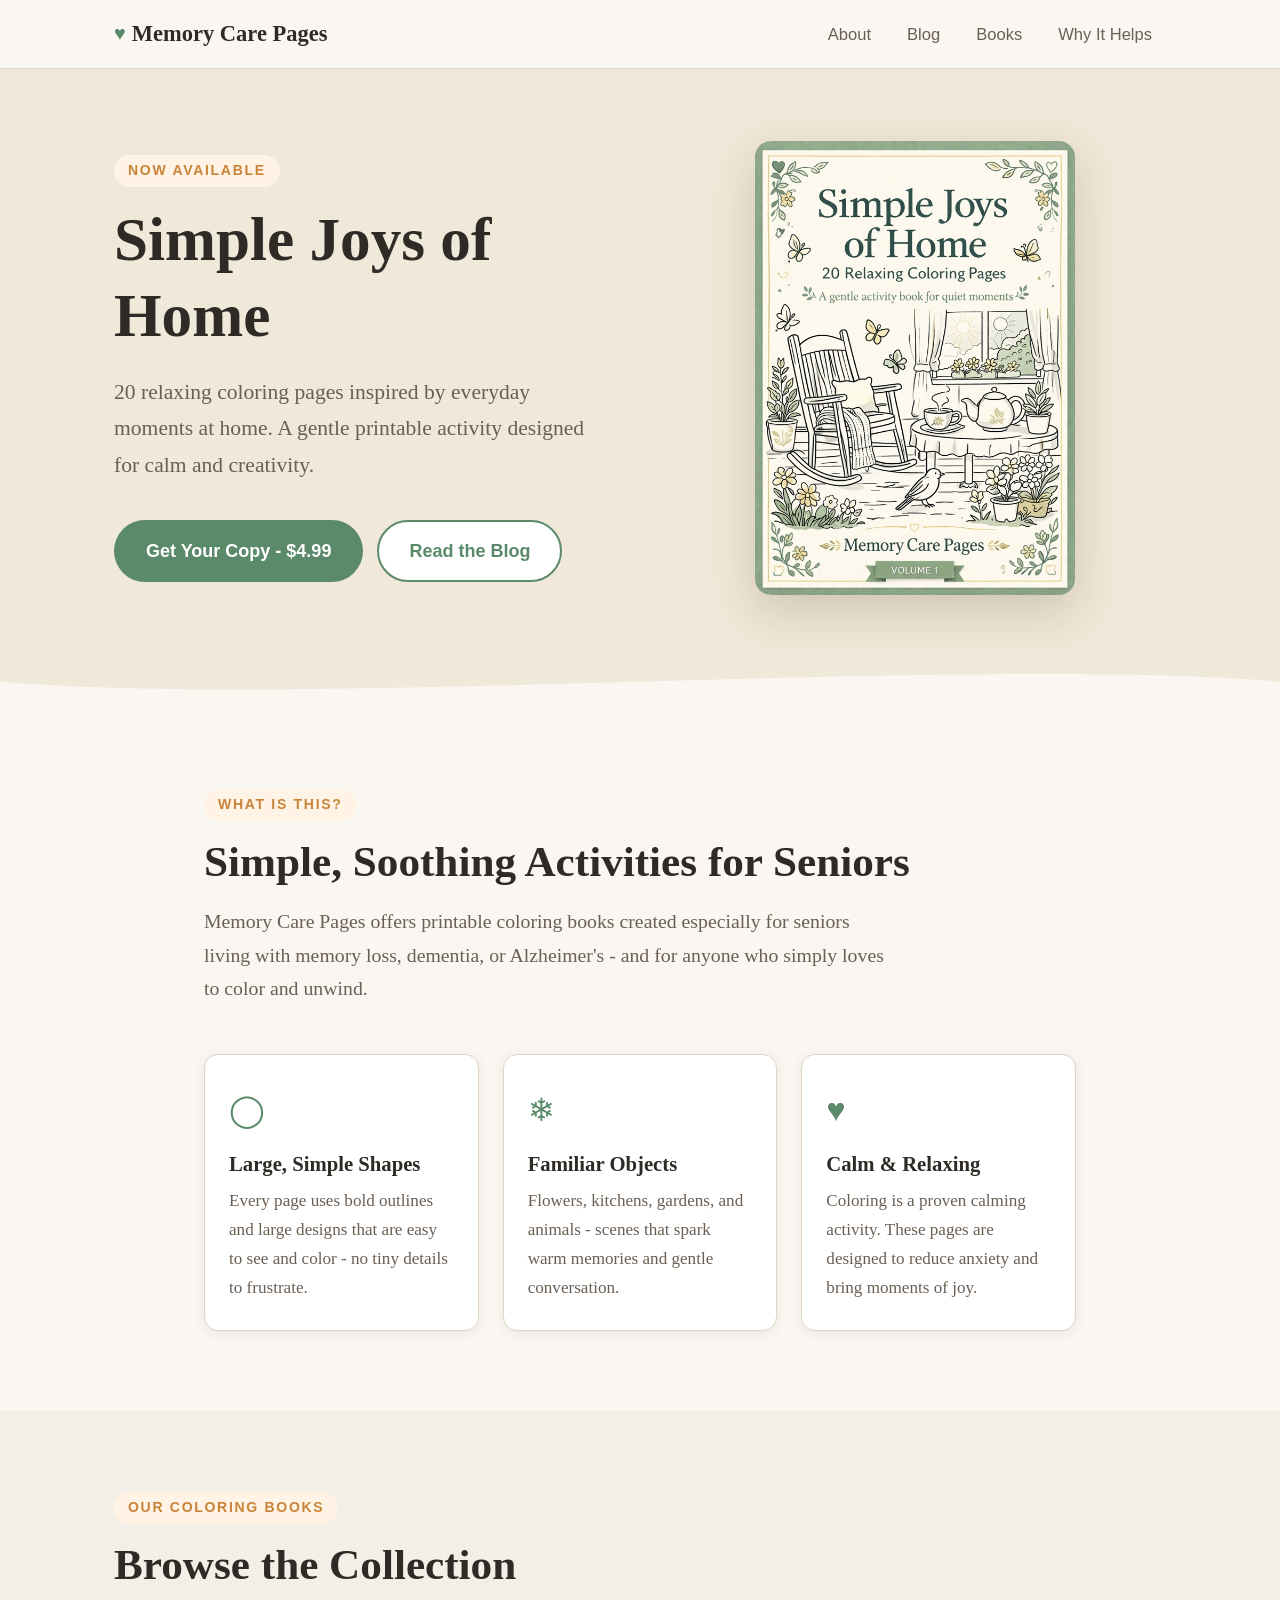
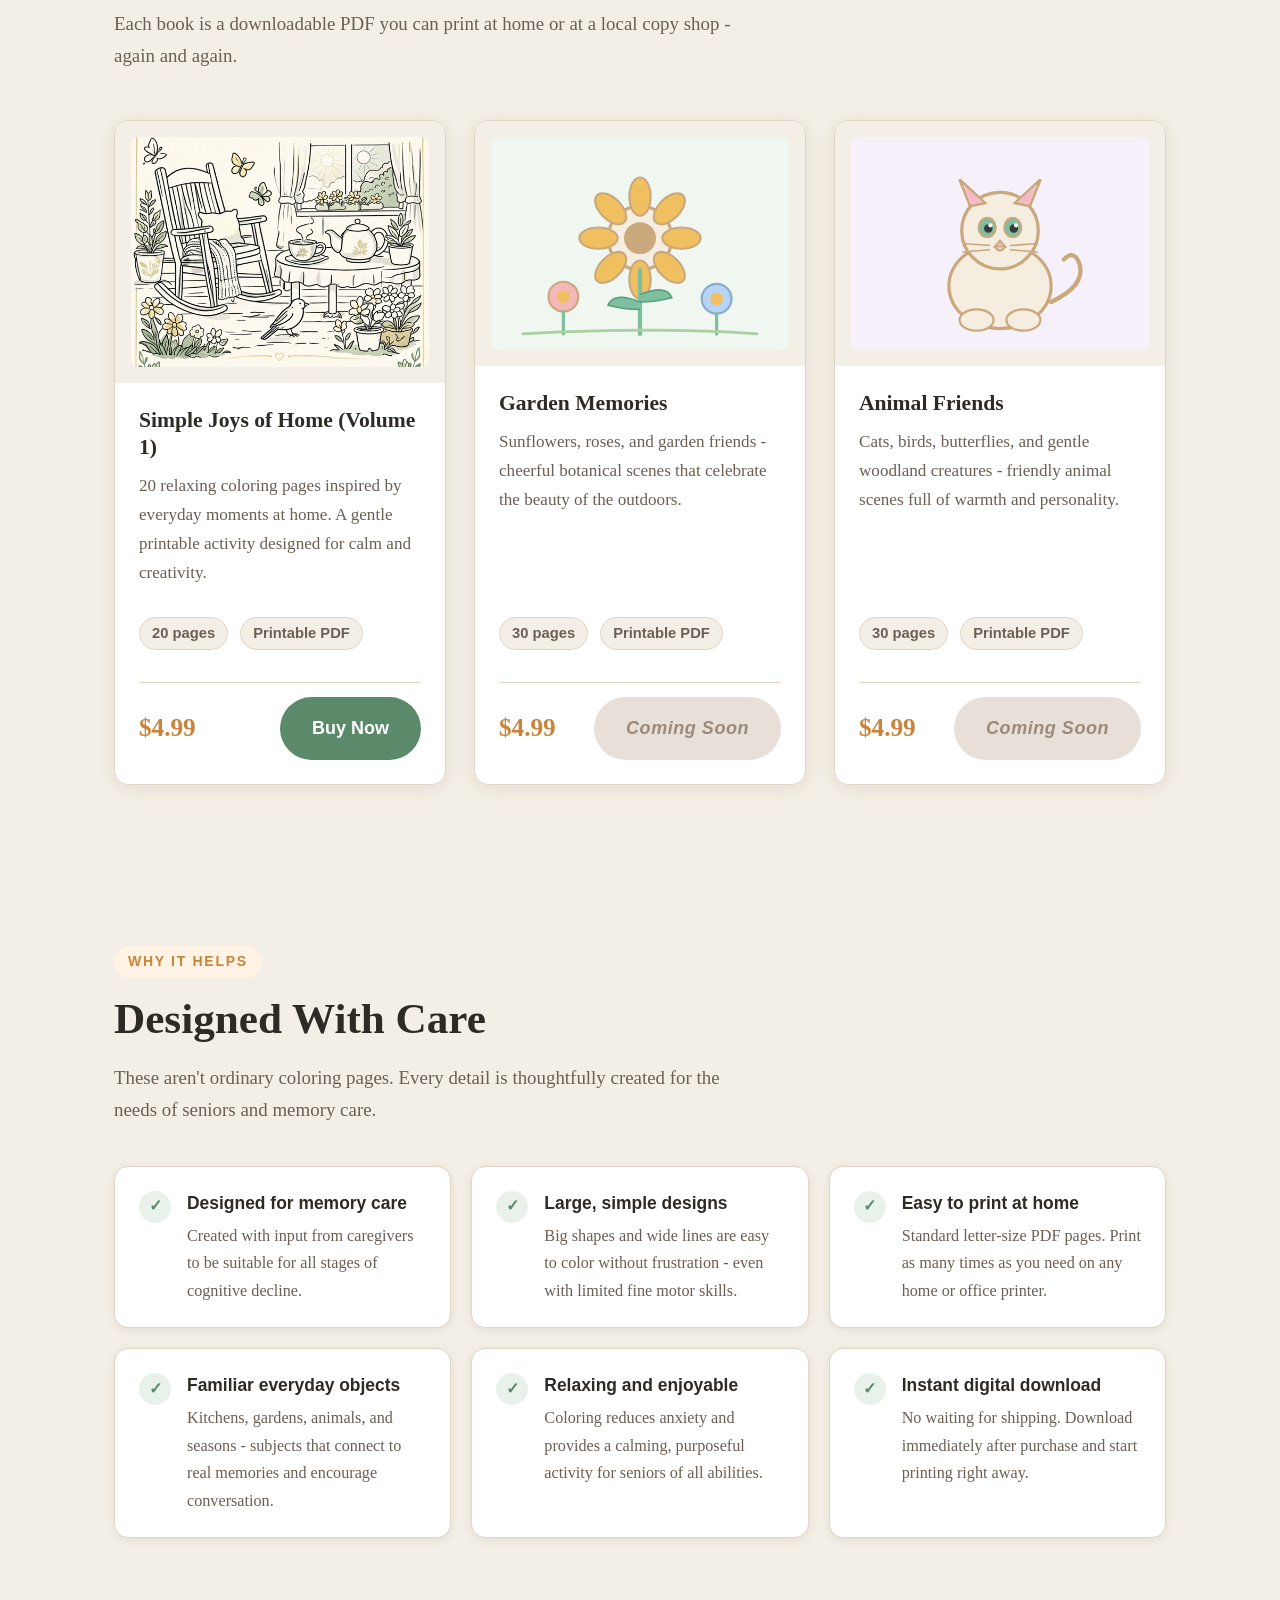
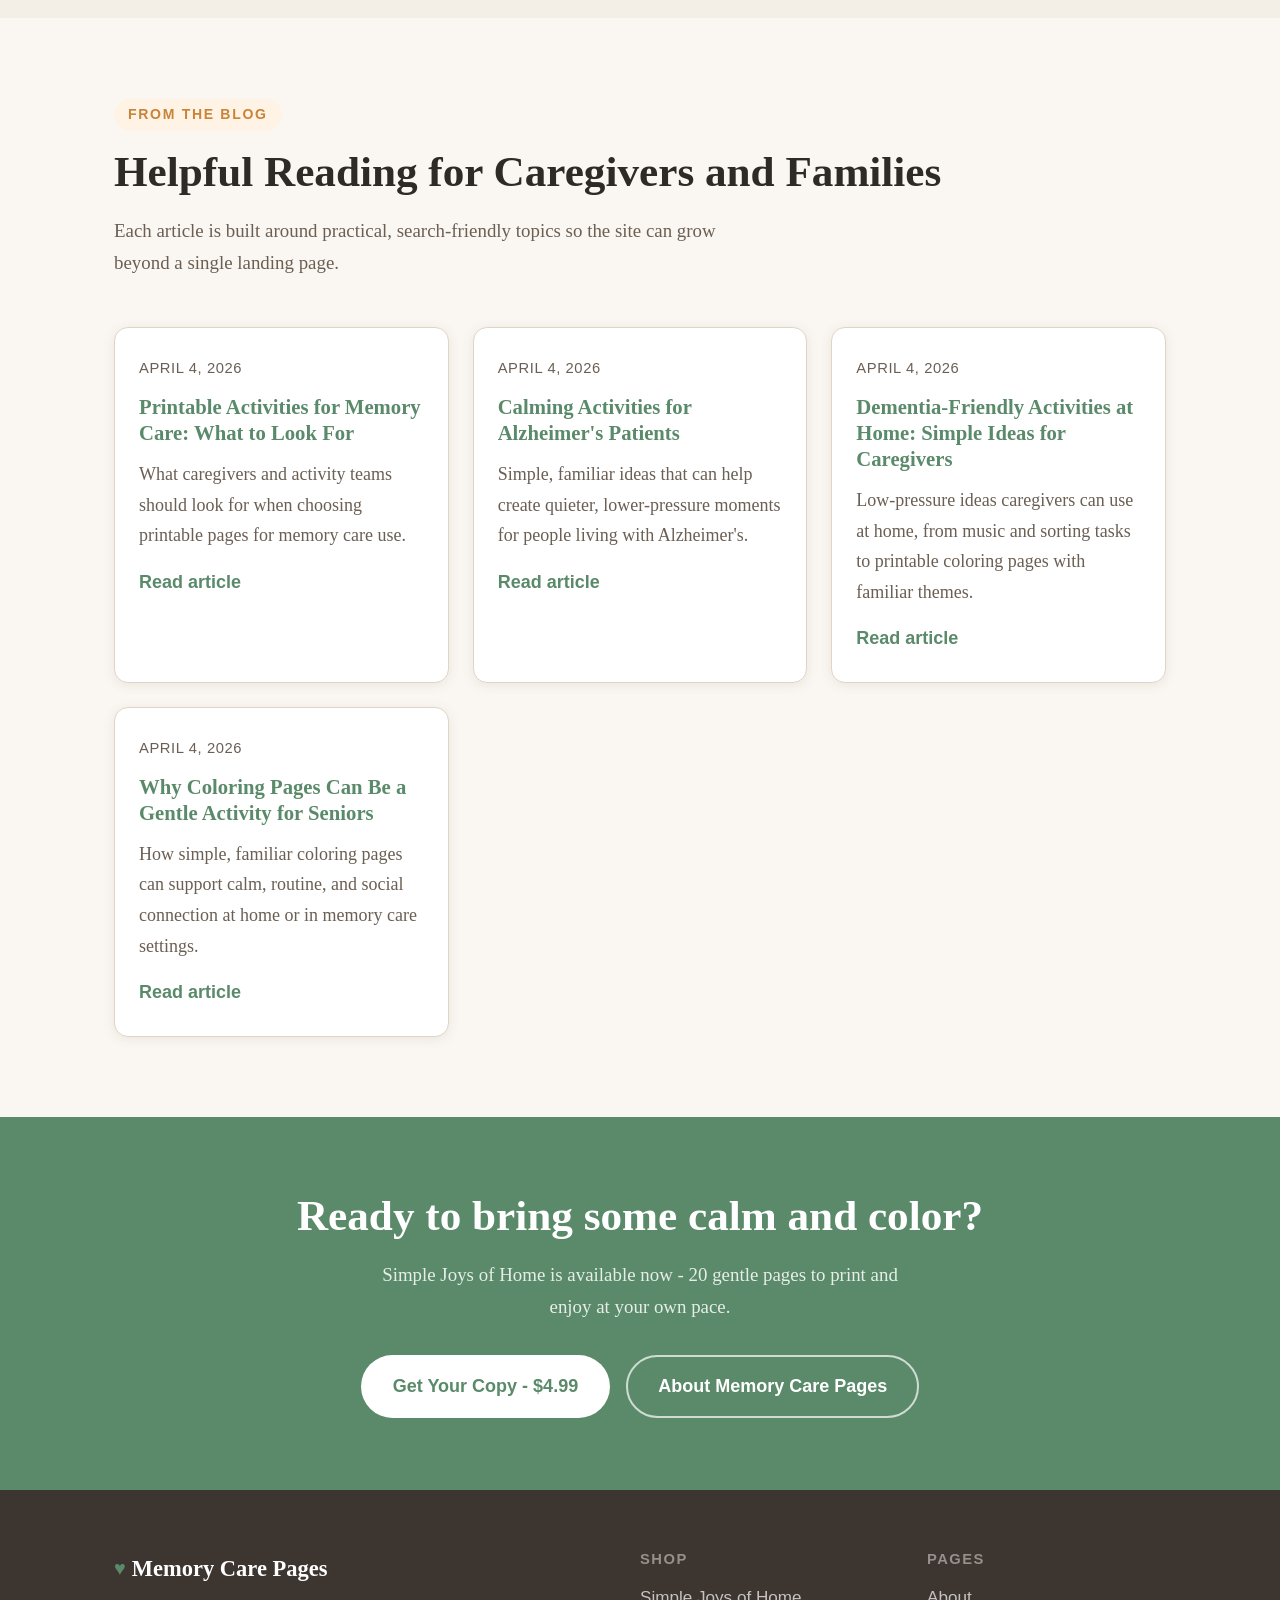
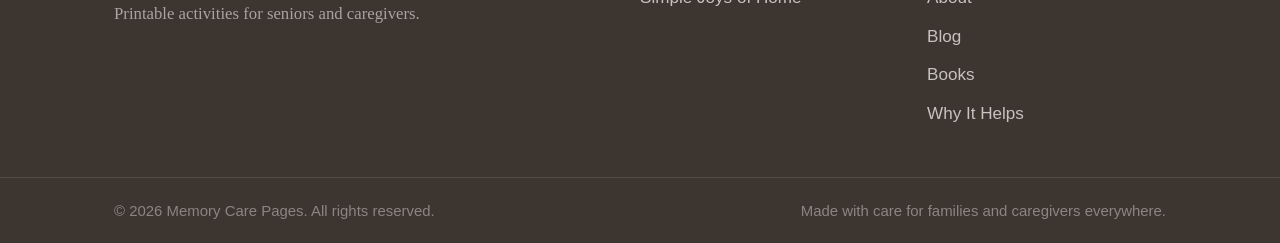
==== commit c7460b18: "added blog" ====
--- a/index.html
+++ b/index.html
@@ -11,18 +11,16 @@
   <meta name="apple-mobile-web-app-title" content="Memory Care Pages" />
   <title>Memory Care Pages - Printable Coloring Books for Seniors</title>
 
-  <!-- Google tag (gtag.js) -->
   <script async src="https://www.googletagmanager.com/gtag/js?id=G-880V8BYSW3"></script>
   <script>
     window.dataLayer = window.dataLayer || [];
     function gtag(){dataLayer.push(arguments);}
     gtag('js', new Date());
-
     gtag('config', 'G-880V8BYSW3');
   </script>
+
   <link rel="canonical" href="https://memorycarepages.com/" />
 
-  <!-- Open Graph -->
   <meta property="og:type" content="website" />
   <meta property="og:locale" content="en_US" />
   <meta property="og:url" content="https://memorycarepages.com/" />
@@ -34,7 +32,6 @@
   <meta property="og:image:alt" content="Memory Care Pages - Printable coloring books designed for seniors" />
   <meta property="og:site_name" content="Memory Care Pages" />
 
-  <!-- Twitter Card -->
   <meta name="twitter:card" content="summary_large_image" />
   <meta name="twitter:title" content="Memory Care Pages - Printable Coloring Books for Seniors" />
   <meta name="twitter:description" content="Printable coloring and activity pages designed for memory care and relaxation. Created for seniors, caregivers, and occupational therapists." />
@@ -47,17 +44,16 @@
   <link rel="stylesheet" href="styles.css" />
 </head>
 <body>
-
-  <!-- ========== NAVIGATION ========== -->
   <header class="site-header">
     <div class="container header-inner">
-      <a href="#" class="logo" aria-label="Memory Care Pages home">
+      <a href="/" class="logo" aria-label="Memory Care Pages home">
         <span class="logo-leaf" aria-hidden="true">&#x2665;</span>
         Memory Care Pages
       </a>
       <nav class="main-nav" aria-label="Main navigation">
         <ul>
-          <li><a href="#about">About</a></li>
+          <li><a href="/about/">About</a></li>
+          <li><a href="/blog/">Blog</a></li>
           <li><a href="#books">Books</a></li>
           <li><a href="#benefits">Why It Helps</a></li>
         </ul>
@@ -69,8 +65,6 @@
   </header>
 
   <main>
-
-    <!-- ========== HERO ========== -->
     <section class="hero" id="home">
       <div class="container hero-inner">
         <div class="hero-text">
@@ -80,8 +74,8 @@
             20 relaxing coloring pages inspired by everyday moments at home. A gentle printable activity designed for calm and creativity.
           </p>
           <div class="hero-buttons">
-            <a href="https://simple-joys1-store.memorycarepages.com/" class="btn btn-primary" target="_blank" rel="noopener">Get Your Copy — $4.99</a>
-            <a href="#books" class="btn btn-secondary">Browse Books</a>
+            <a href="https://simple-joys1-store.memorycarepages.com/" class="btn btn-primary" target="_blank" rel="noopener">Get Your Copy - $4.99</a>
+            <a href="/blog/" class="btn btn-secondary">Read the Blog</a>
           </div>
         </div>
         <div class="hero-illustration">
@@ -95,7 +89,6 @@
       </div>
     </section>
 
-    <!-- ========== ABOUT ========== -->
     <section class="about" id="about">
       <div class="container about-inner">
         <div class="section-label">What Is This?</div>
@@ -109,7 +102,7 @@
             <h3>Large, Simple Shapes</h3>
             <p>Every page uses bold outlines and large designs that are easy to see and color - no tiny details to frustrate.</p>
           </div>
-<div class="feature-card">
+          <div class="feature-card">
             <div class="feature-icon" aria-hidden="true">&#10052;</div>
             <h3>Familiar Objects</h3>
             <p>Flowers, kitchens, gardens, and animals - scenes that spark warm memories and gentle conversation.</p>
@@ -123,7 +116,6 @@
       </div>
     </section>
 
-    <!-- ========== BOOKS ========== -->
     <section class="books" id="books">
       <div class="container">
         <div class="section-label">Our Coloring Books</div>
@@ -131,7 +123,6 @@
         <p class="section-intro">Each book is a downloadable PDF you can print at home or at a local copy shop - again and again.</p>
 
         <div class="book-grid">
-
           <article class="book-card">
             <div class="book-cover">
               <img src="images/simple-joys-1-thumbnail.jpg" alt="Simple Joys of Home Volume 1 coloring book cover" width="560" height="432" loading="lazy">
@@ -154,10 +145,8 @@
             <div class="book-cover" aria-label="Garden Memories Coloring Book cover">
               <svg viewBox="0 0 280 200" xmlns="http://www.w3.org/2000/svg" aria-hidden="true">
                 <rect width="280" height="200" fill="#f0f7f0"/>
-                <!-- Sunflower big -->
                 <circle cx="140" cy="95" r="30" fill="#f5ede0" stroke="#c9a87c" stroke-width="3"/>
                 <circle cx="140" cy="95" r="15" fill="#c9a87c"/>
-                <!-- Petals -->
                 <ellipse cx="140" cy="56" rx="10" ry="18" fill="#f0c060" stroke="#c9a87c" stroke-width="2" transform="rotate(0 140 95)"/>
                 <ellipse cx="140" cy="56" rx="10" ry="18" fill="#f0c060" stroke="#c9a87c" stroke-width="2" transform="rotate(45 140 95)"/>
                 <ellipse cx="140" cy="56" rx="10" ry="18" fill="#f0c060" stroke="#c9a87c" stroke-width="2" transform="rotate(90 140 95)"/>
@@ -166,20 +155,15 @@
                 <ellipse cx="140" cy="56" rx="10" ry="18" fill="#f0c060" stroke="#c9a87c" stroke-width="2" transform="rotate(225 140 95)"/>
                 <ellipse cx="140" cy="56" rx="10" ry="18" fill="#f0c060" stroke="#c9a87c" stroke-width="2" transform="rotate(270 140 95)"/>
                 <ellipse cx="140" cy="56" rx="10" ry="18" fill="#f0c060" stroke="#c9a87c" stroke-width="2" transform="rotate(315 140 95)"/>
-                <!-- Stem -->
                 <line x1="140" y1="125" x2="140" y2="185" stroke="#7dbf9e" stroke-width="4" stroke-linecap="round"/>
-                <!-- Leaves -->
                 <path d="M140,155 Q115,145 110,158 Q125,162 140,162" fill="#7dbf9e" stroke="#5a9e7c" stroke-width="1.5"/>
                 <path d="M140,148 Q165,138 170,151 Q155,155 140,155" fill="#7dbf9e" stroke="#5a9e7c" stroke-width="1.5"/>
-                <!-- Small flowers left -->
                 <circle cx="68" cy="150" r="14" fill="#f5b8b8" stroke="#c9a87c" stroke-width="2"/>
                 <circle cx="68" cy="150" r="6" fill="#f0c060"/>
                 <line x1="68" y1="164" x2="68" y2="185" stroke="#7dbf9e" stroke-width="3" stroke-linecap="round"/>
-                <!-- Small flowers right -->
                 <circle cx="212" cy="152" r="14" fill="#b8d4f5" stroke="#8aabcc" stroke-width="2"/>
                 <circle cx="212" cy="152" r="6" fill="#f0c060"/>
                 <line x1="212" y1="166" x2="212" y2="185" stroke="#7dbf9e" stroke-width="3" stroke-linecap="round"/>
-                <!-- Ground -->
                 <path d="M30,185 Q155,178 250,185" fill="none" stroke="#a8d0a0" stroke-width="2.5" stroke-linecap="round"/>
               </svg>
             </div>
@@ -201,35 +185,25 @@
             <div class="book-cover" aria-label="Animal Friends Coloring Book cover">
               <svg viewBox="0 0 280 200" xmlns="http://www.w3.org/2000/svg" aria-hidden="true">
                 <rect width="280" height="200" fill="#f5f0fa"/>
-                <!-- Cat body -->
                 <ellipse cx="140" cy="140" rx="48" ry="40" fill="#f5ede0" stroke="#c9a87c" stroke-width="3"/>
-                <!-- Cat head -->
                 <circle cx="140" cy="88" r="36" fill="#f5ede0" stroke="#c9a87c" stroke-width="3"/>
-                <!-- Ears -->
                 <polygon points="112,65 102,40 126,62" fill="#f5ede0" stroke="#c9a87c" stroke-width="2.5"/>
                 <polygon points="168,65 178,40 154,62" fill="#f5ede0" stroke="#c9a87c" stroke-width="2.5"/>
-                <!-- Inner ears -->
                 <polygon points="113,63 106,46 124,61" fill="#f5b8c8"/>
                 <polygon points="167,63 174,46 156,61" fill="#f5b8c8"/>
-                <!-- Eyes -->
                 <ellipse cx="128" cy="85" rx="8" ry="9" fill="#7dbf9e" stroke="#c9a87c" stroke-width="2"/>
                 <ellipse cx="152" cy="85" rx="8" ry="9" fill="#7dbf9e" stroke="#c9a87c" stroke-width="2"/>
                 <circle cx="129" cy="86" r="4" fill="#3a3a3a"/>
                 <circle cx="153" cy="86" r="4" fill="#3a3a3a"/>
                 <circle cx="131" cy="83" r="2" fill="white"/>
                 <circle cx="155" cy="83" r="2" fill="white"/>
-                <!-- Nose -->
                 <polygon points="140,97 135,103 145,103" fill="#f5b8c8" stroke="#c9a87c" stroke-width="1.5"/>
-                <!-- Mouth -->
                 <path d="M135,103 Q140,110 145,103" fill="none" stroke="#c9a87c" stroke-width="2" stroke-linecap="round"/>
-                <!-- Whiskers -->
                 <line x1="105" y1="100" x2="130" y2="102" stroke="#c9a87c" stroke-width="1.5" stroke-linecap="round"/>
                 <line x1="105" y1="108" x2="130" y2="106" stroke="#c9a87c" stroke-width="1.5" stroke-linecap="round"/>
                 <line x1="150" y1="102" x2="175" y2="100" stroke="#c9a87c" stroke-width="1.5" stroke-linecap="round"/>
                 <line x1="150" y1="106" x2="175" y2="108" stroke="#c9a87c" stroke-width="1.5" stroke-linecap="round"/>
-                <!-- Tail -->
                 <path d="M188,155 Q220,140 215,120 Q210,105 200,115" fill="none" stroke="#c9a87c" stroke-width="4" stroke-linecap="round"/>
-                <!-- Paws -->
                 <ellipse cx="118" cy="172" rx="16" ry="10" fill="#f5ede0" stroke="#c9a87c" stroke-width="2"/>
                 <ellipse cx="162" cy="172" rx="16" ry="10" fill="#f5ede0" stroke="#c9a87c" stroke-width="2"/>
               </svg>
@@ -247,17 +221,16 @@
               </div>
             </div>
           </article>
-
-        </div>
-      </div>
-    </section>
-
-    <!-- ========== BENEFITS ========== -->
+        </div>
+      </div>
+    </section>
+
     <section class="benefits" id="benefits">
       <div class="container">
         <div class="section-label">Why It Helps</div>
         <h2>Designed With Care</h2>
         <p class="section-intro">These aren't ordinary coloring pages. Every detail is thoughtfully created for the needs of seniors and memory care.</p>
+
         <ul class="benefits-list" role="list">
           <li>
             <span class="benefit-icon" aria-hidden="true">&#10003;</span>
@@ -305,21 +278,52 @@
       </div>
     </section>
 
-    <!-- ========== FINAL CTA ========== -->
+    <section class="page-section">
+      <div class="container">
+        <div class="section-label">From the Blog</div>
+        <h2>Helpful Reading for Caregivers and Families</h2>
+        <p class="section-intro">Each article is built around practical, search-friendly topics so the site can grow beyond a single landing page.</p>
+        <div class="post-grid">
+          <article class="post-card">
+            <p class="post-meta">April 4, 2026</p>
+            <h3><a href="/blog/printable-activities-for-memory-care/">Printable Activities for Memory Care: What to Look For</a></h3>
+            <p>What caregivers and activity teams should look for when choosing printable pages for memory care use.</p>
+            <a class="text-link" href="/blog/printable-activities-for-memory-care/">Read article</a>
+          </article>
+          <article class="post-card">
+            <p class="post-meta">April 4, 2026</p>
+            <h3><a href="/blog/calming-activities-for-alzheimers-patients/">Calming Activities for Alzheimer's Patients</a></h3>
+            <p>Simple, familiar ideas that can help create quieter, lower-pressure moments for people living with Alzheimer's.</p>
+            <a class="text-link" href="/blog/calming-activities-for-alzheimers-patients/">Read article</a>
+          </article>
+          <article class="post-card">
+            <p class="post-meta">April 4, 2026</p>
+            <h3><a href="/blog/dementia-friendly-activities-at-home/">Dementia-Friendly Activities at Home: Simple Ideas for Caregivers</a></h3>
+            <p>Low-pressure ideas caregivers can use at home, from music and sorting tasks to printable coloring pages with familiar themes.</p>
+            <a class="text-link" href="/blog/dementia-friendly-activities-at-home/">Read article</a>
+          </article>
+          <article class="post-card">
+            <p class="post-meta">April 4, 2026</p>
+            <h3><a href="/blog/coloring-pages-for-seniors/">Why Coloring Pages Can Be a Gentle Activity for Seniors</a></h3>
+            <p>How simple, familiar coloring pages can support calm, routine, and social connection at home or in memory care settings.</p>
+            <a class="text-link" href="/blog/coloring-pages-for-seniors/">Read article</a>
+          </article>
+        </div>
+      </div>
+    </section>
+
     <section class="cta-section">
       <div class="container cta-inner">
         <h2>Ready to bring some calm and color?</h2>
         <p>Simple Joys of Home is available now - 20 gentle pages to print and enjoy at your own pace.</p>
         <div class="cta-buttons">
-          <a href="https://simple-joys1-store.memorycarepages.com/" class="btn btn-primary" target="_blank" rel="noopener">Get Your Copy — $4.99</a>
-          <a href="#books" class="btn btn-outline">Browse the Collection</a>
-        </div>
-      </div>
-    </section>
-
+          <a href="https://simple-joys1-store.memorycarepages.com/" class="btn btn-primary" target="_blank" rel="noopener">Get Your Copy - $4.99</a>
+          <a href="/about/" class="btn btn-outline">About Memory Care Pages</a>
+        </div>
+      </div>
+    </section>
   </main>
 
-  <!-- ========== FOOTER ========== -->
   <footer class="site-footer">
     <div class="container footer-inner">
       <div class="footer-brand">
@@ -329,7 +333,7 @@
         </span>
         <p>Printable activities for seniors and caregivers.</p>
       </div>
-      <nav class="footer-nav" aria-label="Footer navigation">
+      <nav class="footer-nav" aria-label="Shop navigation">
         <h3>Shop</h3>
         <ul>
           <li><a href="https://simple-joys1-store.memorycarepages.com/" target="_blank" rel="noopener">Simple Joys of Home</a></li>
@@ -338,7 +342,8 @@
       <nav class="footer-nav" aria-label="Site navigation">
         <h3>Pages</h3>
         <ul>
-          <li><a href="#about">About</a></li>
+          <li><a href="/about/">About</a></li>
+          <li><a href="/blog/">Blog</a></li>
           <li><a href="#books">Books</a></li>
           <li><a href="#benefits">Why It Helps</a></li>
         </ul>
@@ -363,8 +368,7 @@
         "@id": "https://memorycarepages.com/#organization",
         "name": "Memory Care Pages",
         "url": "https://memorycarepages.com/",
-        "description": "Printable coloring and activity pages designed for memory care and relaxation. Created for seniors, caregivers, and occupational therapists.",
-        "sameAs": []
+        "description": "Printable coloring and activity pages designed for memory care and relaxation. Created for seniors, caregivers, and occupational therapists."
       },
       {
         "@type": "WebSite",
@@ -394,71 +398,6 @@
           "priceCurrency": "USD",
           "availability": "https://schema.org/InStock"
         }
-      },
-      {
-        "@type": "Product",
-        "name": "Garden Memories Coloring Book",
-        "description": "A printable coloring book featuring calming garden scenes designed for seniors and memory care.",
-        "image": "https://memorycarepages.com/og-image.png",
-        "brand": { "@id": "https://memorycarepages.com/#organization" },
-        "url": "https://memorycarepages.com/",
-        "offers": {
-          "@type": "Offer",
-          "price": "4.99",
-          "priceCurrency": "USD",
-          "availability": "https://schema.org/InStock"
-        }
-      },
-      {
-        "@type": "Product",
-        "name": "Animal Friends Coloring Book",
-        "description": "A printable coloring book featuring friendly animal illustrations designed for seniors and memory care.",
-        "image": "https://memorycarepages.com/og-image.png",
-        "brand": { "@id": "https://memorycarepages.com/#organization" },
-        "url": "https://memorycarepages.com/",
-        "offers": {
-          "@type": "Offer",
-          "price": "4.99",
-          "priceCurrency": "USD",
-          "availability": "https://schema.org/InStock"
-        }
-      },
-      {
-        "@type": "FAQPage",
-        "mainEntity": [
-          {
-            "@type": "Question",
-            "name": "What are Memory Care Pages?",
-            "acceptedAnswer": {
-              "@type": "Answer",
-              "text": "Memory Care Pages are printable coloring books created especially for seniors living with memory loss, dementia, or Alzheimer's. They feature large, simple shapes with bold outlines that are easy to see and color."
-            }
-          },
-          {
-            "@type": "Question",
-            "name": "Who are these coloring pages designed for?",
-            "acceptedAnswer": {
-              "@type": "Answer",
-              "text": "These coloring pages are designed for seniors in memory care, caregivers looking for calming activities, and occupational therapists. They are suitable for all stages of cognitive decline."
-            }
-          },
-          {
-            "@type": "Question",
-            "name": "How do I print the coloring pages?",
-            "acceptedAnswer": {
-              "@type": "Answer",
-              "text": "Each book is a downloadable PDF in standard letter size. You can print them at home on any home or office printer, or at a local copy shop, as many times as you need."
-            }
-          },
-          {
-            "@type": "Question",
-            "name": "What books are available right now?",
-            "acceptedAnswer": {
-              "@type": "Answer",
-              "text": "Simple Joys of Home (Volume 1) is available now - a printable coloring book with 20 relaxing pages inspired by everyday moments at home. Available for $4.99 as an instant PDF download."
-            }
-          }
-        ]
       }
     ]
   }
--- a/styles.css
+++ b/styles.css
@@ -355,6 +355,108 @@
   padding: var(--space-section) 0;
 }
 
+.page-hero {
+  padding: 72px 0 28px;
+  background: linear-gradient(180deg, var(--color-hero-bg) 0%, var(--color-bg) 100%);
+}
+
+.page-section {
+  padding: var(--space-section) 0;
+}
+
+.page-section-alt {
+  background: var(--color-bg-alt);
+}
+
+.narrow-container {
+  max-width: 760px;
+}
+
+.page-intro {
+  font-size: 1.12rem;
+  color: var(--color-text-muted);
+  max-width: 700px;
+}
+
+.breadcrumbs {
+  font-family: var(--font-sans);
+  font-size: 0.84rem;
+  color: var(--color-text-light);
+  margin-bottom: 14px;
+}
+
+.breadcrumbs a {
+  color: var(--color-text-muted);
+}
+
+.content-grid {
+  display: grid;
+  grid-template-columns: minmax(0, 2fr) minmax(280px, 1fr);
+  gap: 28px;
+  align-items: start;
+}
+
+.post-grid {
+  display: grid;
+  grid-template-columns: repeat(auto-fit, minmax(280px, 1fr));
+  gap: 24px;
+}
+
+.blog-post-grid {
+  grid-template-columns: repeat(2, minmax(0, 1fr));
+}
+
+.post-card {
+  background: white;
+  border: 1px solid var(--color-border);
+  border-radius: var(--radius-card);
+  padding: 28px 24px;
+  box-shadow: 0 2px 12px var(--color-shadow);
+}
+
+.post-card h2,
+.post-card h3 {
+  margin-bottom: 12px;
+}
+
+.post-card p {
+  color: var(--color-text-muted);
+}
+
+.post-meta,
+.article-meta {
+  font-family: var(--font-sans);
+  font-size: 0.82rem;
+  letter-spacing: 0.04em;
+  text-transform: uppercase;
+  color: var(--color-text-light);
+  margin-bottom: 14px;
+}
+
+.text-link {
+  font-family: var(--font-sans);
+  font-weight: 700;
+}
+
+.article-content h2 {
+  margin-top: 34px;
+}
+
+.article-content p,
+.article-content li {
+  color: var(--color-text-muted);
+}
+
+.article-list {
+  list-style: disc;
+  padding-left: 24px;
+  margin: 0 0 16px;
+}
+
+.article-list li {
+  margin-bottom: 8px;
+}
+
 .about-inner {
   max-width: 920px;
 }
@@ -756,6 +858,14 @@
   }
 
   .samples-visual { order: -1; }
+
+  .content-grid {
+    grid-template-columns: 1fr;
+  }
+
+  .blog-post-grid {
+    grid-template-columns: 1fr;
+  }
 
   .footer-inner {
     grid-template-columns: 1fr 1fr;
@@ -803,6 +913,7 @@
   .site-header { position: relative; }
 
   .hero { padding-top: 48px; }
+  .page-hero { padding: 48px 0 24px; }
   .hero-cover { max-width: 240px; }
 
   .hero-buttons {
--- a/styles.css
+++ b/styles.css
@@ -355,6 +355,108 @@
   padding: var(--space-section) 0;
 }
 
+.page-hero {
+  padding: 72px 0 28px;
+  background: linear-gradient(180deg, var(--color-hero-bg) 0%, var(--color-bg) 100%);
+}
+
+.page-section {
+  padding: var(--space-section) 0;
+}
+
+.page-section-alt {
+  background: var(--color-bg-alt);
+}
+
+.narrow-container {
+  max-width: 760px;
+}
+
+.page-intro {
+  font-size: 1.12rem;
+  color: var(--color-text-muted);
+  max-width: 700px;
+}
+
+.breadcrumbs {
+  font-family: var(--font-sans);
+  font-size: 0.84rem;
+  color: var(--color-text-light);
+  margin-bottom: 14px;
+}
+
+.breadcrumbs a {
+  color: var(--color-text-muted);
+}
+
+.content-grid {
+  display: grid;
+  grid-template-columns: minmax(0, 2fr) minmax(280px, 1fr);
+  gap: 28px;
+  align-items: start;
+}
+
+.post-grid {
+  display: grid;
+  grid-template-columns: repeat(auto-fit, minmax(280px, 1fr));
+  gap: 24px;
+}
+
+.blog-post-grid {
+  grid-template-columns: repeat(2, minmax(0, 1fr));
+}
+
+.post-card {
+  background: white;
+  border: 1px solid var(--color-border);
+  border-radius: var(--radius-card);
+  padding: 28px 24px;
+  box-shadow: 0 2px 12px var(--color-shadow);
+}
+
+.post-card h2,
+.post-card h3 {
+  margin-bottom: 12px;
+}
+
+.post-card p {
+  color: var(--color-text-muted);
+}
+
+.post-meta,
+.article-meta {
+  font-family: var(--font-sans);
+  font-size: 0.82rem;
+  letter-spacing: 0.04em;
+  text-transform: uppercase;
+  color: var(--color-text-light);
+  margin-bottom: 14px;
+}
+
+.text-link {
+  font-family: var(--font-sans);
+  font-weight: 700;
+}
+
+.article-content h2 {
+  margin-top: 34px;
+}
+
+.article-content p,
+.article-content li {
+  color: var(--color-text-muted);
+}
+
+.article-list {
+  list-style: disc;
+  padding-left: 24px;
+  margin: 0 0 16px;
+}
+
+.article-list li {
+  margin-bottom: 8px;
+}
+
 .about-inner {
   max-width: 920px;
 }
@@ -756,6 +858,14 @@
   }
 
   .samples-visual { order: -1; }
+
+  .content-grid {
+    grid-template-columns: 1fr;
+  }
+
+  .blog-post-grid {
+    grid-template-columns: 1fr;
+  }
 
   .footer-inner {
     grid-template-columns: 1fr 1fr;
@@ -803,6 +913,7 @@
   .site-header { position: relative; }
 
   .hero { padding-top: 48px; }
+  .page-hero { padding: 48px 0 24px; }
   .hero-cover { max-width: 240px; }
 
   .hero-buttons {
